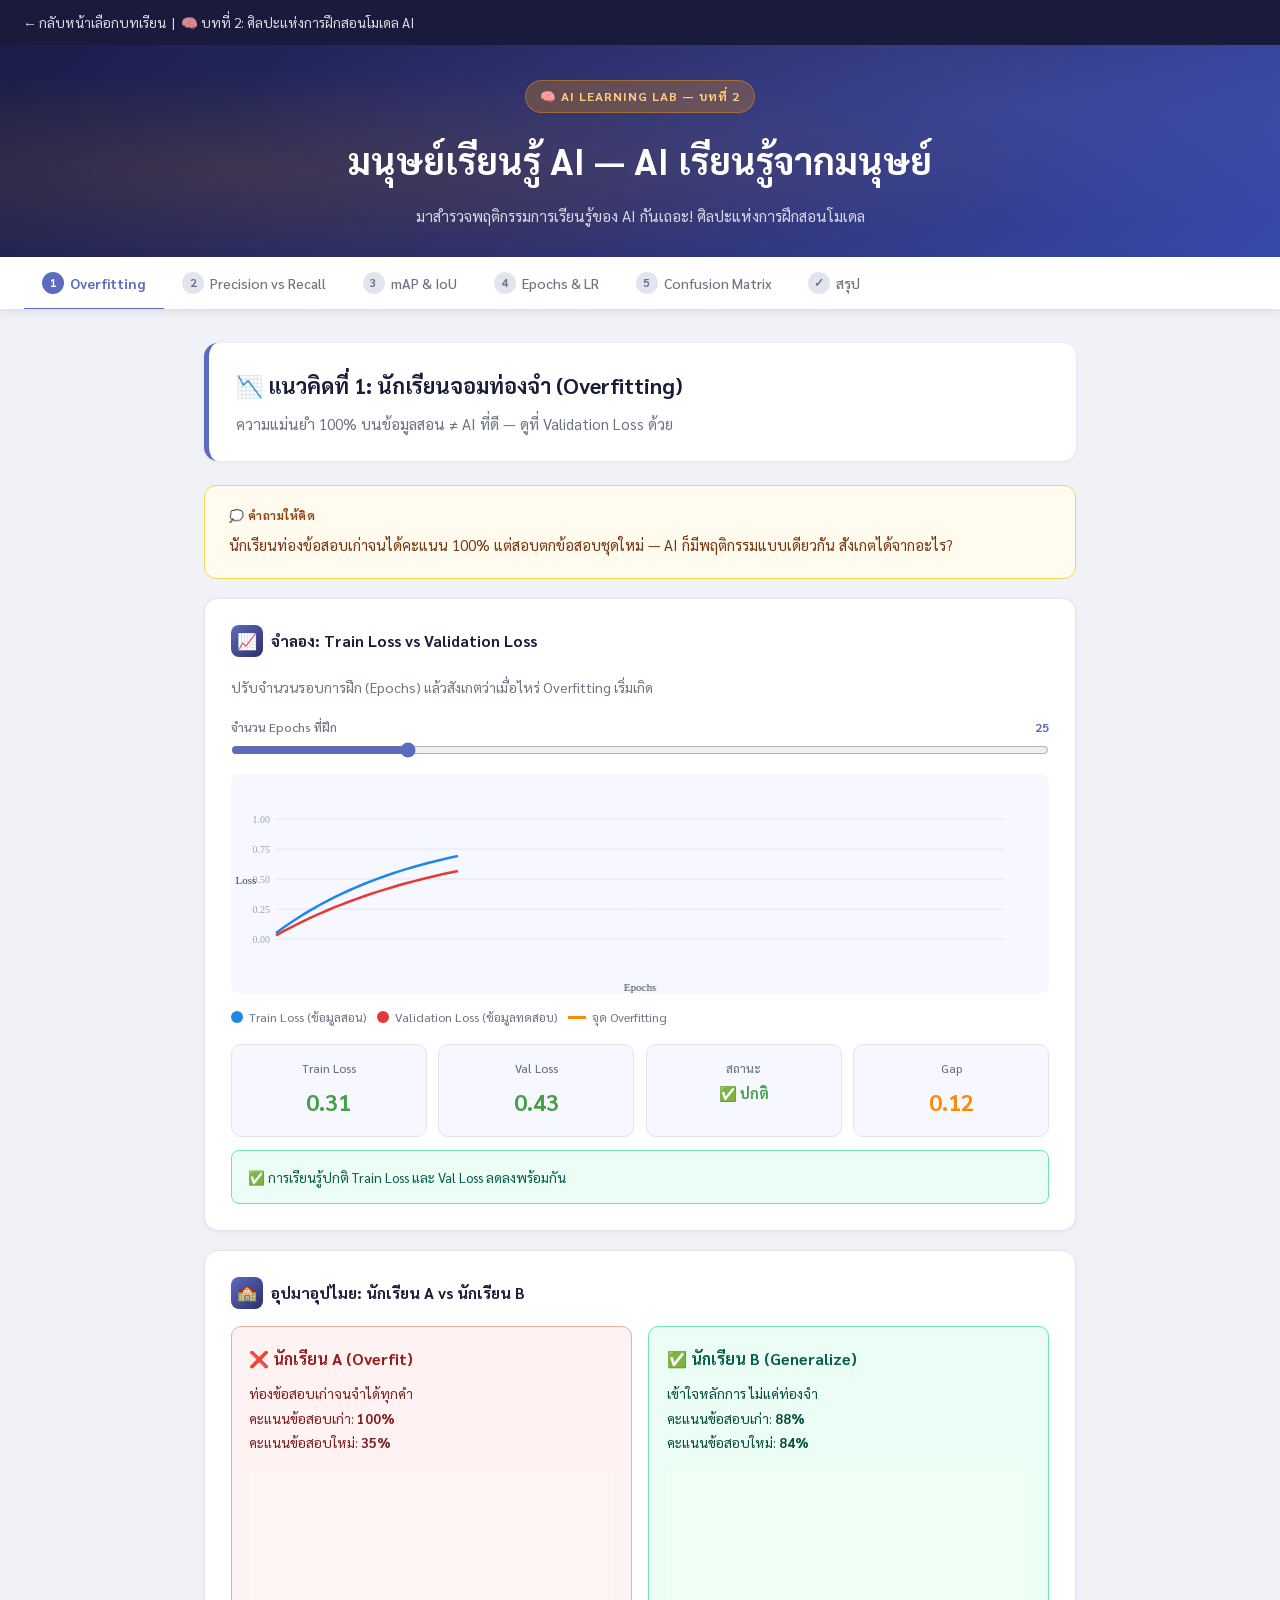
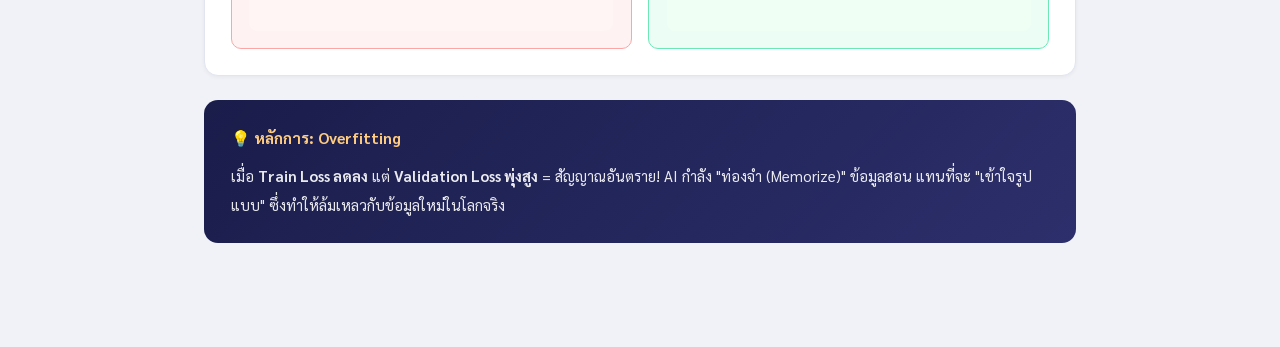
==== lesson2.html @ 09b6ba2b "Add files via upload" ====
<!DOCTYPE html>
<html lang="th">
<head>
<meta charset="UTF-8">
<meta name="viewport" content="width=device-width, initial-scale=1.0">
<title>บทที่ 2: ศิลปะแห่งการฝึกสอนโมเดล AI</title>
<link href="https://fonts.googleapis.com/css2?family=Sarabun:wght@300;400;500;600;700&family=Noto+Sans+Thai:wght@300;400;500;600;700&display=swap" rel="stylesheet">
<style>
*{box-sizing:border-box;margin:0;padding:0;}
body{font-family:'Sarabun','Noto Sans Thai',sans-serif;line-height:1.8;font-size:16px;}
.back-bar{
  background:rgba(15,15,50,0.95);color:rgba(255,255,255,0.85);
  padding:.65rem 1.5rem;display:flex;align-items:center;gap:.6rem;
  font-size:.85rem;width:100%;font-family:'Sarabun',sans-serif;
  text-decoration:none;transition:.2s;
}
.back-bar:hover{background:#000;color:#fff;}
/* ===== LESSON 2 VARS ===== */
#lesson2{
  --bg:#f0f2f8;--surface:#ffffff;--primary:#2c2f6b;--accent:#5c6bc0;
  --accent2:#e53935;--accent3:#43a047;--gold:#fb8c00;--teal:#00897b;
  --text:#1a1d3a;--text-muted:#6b7280;--border:#e2e5f0;
  --danger:#e53935;--success:#43a047;--warning:#fb8c00;--info:#1e88e5;
  background:var(--bg);color:var(--text);
}


  :root {
    --primary: #1a1a2e;
    --accent: #e94560;
    --accent2: #0f3460;
    --accent3: #533483;
    --teal: #16213e;
    --gold: #f5a623;
    --green: #27ae60;
    --bg: #f8f7f4;
    --surface: #ffffff;
    --text: #1a1a2e;
    --text-muted: #6b7280;
    --border: #e5e7eb;
    --success: #10b981;
    --danger: #ef4444;
    --warning: #f59e0b;
    --info: #3b82f6;
  }

  * { box-sizing: border-box; margin: 0; padding: 0; }

  body {
    font-family: 'Sarabun', 'Noto Sans Thai', sans-serif;
    background: var(--bg);
    color: var(--text);
    line-height: 1.8;
    font-size: 16px;
  }

  .hero {
    background: linear-gradient(135deg, #1a1a2e 0%, #16213e 50%, #0f3460 100%);
    color: white;
    padding: 3rem 2rem;
    text-align: center;
    position: relative;
    overflow: hidden;
  }

  .hero::before {
    content: '';
    position: absolute;
    top: -50%;
    left: -50%;
    width: 200%;
    height: 200%;
    background: radial-gradient(circle at 30% 50%, rgba(233,69,96,0.15) 0%, transparent 50%),
                radial-gradient(circle at 70% 50%, rgba(83,52,131,0.15) 0%, transparent 50%);
  }

  .hero-content { position: relative; z-index: 1; max-width: 800px; margin: 0 auto; }

  .hero h1 {
    font-size: clamp(1.6rem, 4vw, 2.6rem);
    font-weight: 700;
    margin-bottom: 0.75rem;
    letter-spacing: -0.5px;
  }

  .hero p {
    font-size: 1.05rem;
    opacity: 0.8;
    max-width: 600px;
    margin: 0 auto;
  }

  .badge {
    display: inline-block;
    background: rgba(233,69,96,0.25);
    color: #ff8fa3;
    border: 1px solid rgba(233,69,96,0.4);
    border-radius: 20px;
    padding: 0.3rem 1rem;
    font-size: 0.8rem;
    font-weight: 600;
    letter-spacing: 1px;
    text-transform: uppercase;
    margin-bottom: 1rem;
  }

  .nav-tabs {
    background: var(--surface);
    border-bottom: 2px solid var(--border);
    display: flex;
    overflow-x: auto;
    padding: 0 1.5rem;
    gap: 0;
    position: sticky;
    top: 0;
    z-index: 100;
    box-shadow: 0 2px 8px rgba(0,0,0,0.06);
  }

  .tab-btn {
    flex-shrink: 0;
    padding: 1rem 1.25rem;
    border: none;
    background: none;
    cursor: pointer;
    font-family: 'Sarabun', sans-serif;
    font-size: 0.9rem;
    font-weight: 500;
    color: var(--text-muted);
    border-bottom: 3px solid transparent;
    margin-bottom: -2px;
    transition: all 0.2s;
    white-space: nowrap;
    display: flex;
    align-items: center;
    gap: 6px;
  }

  .tab-btn:hover { color: var(--text); background: #f9fafb; }

  .tab-btn.active {
    color: var(--accent);
    border-bottom-color: var(--accent);
    font-weight: 600;
  }

  .tab-num {
    width: 22px;
    height: 22px;
    border-radius: 50%;
    background: var(--border);
    color: var(--text-muted);
    font-size: 0.75rem;
    display: flex;
    align-items: center;
    justify-content: center;
    font-weight: 700;
  }

  .tab-btn.active .tab-num {
    background: var(--accent);
    color: white;
  }

  .main-content { max-width: 900px; margin: 0 auto; padding: 2rem 1.5rem 4rem; }

  .section { display: none; }
  .section.active { display: block; }

  .concept-header {
    margin-bottom: 2rem;
    padding: 1.5rem 1.75rem;
    background: var(--surface);
    border-radius: 16px;
    border-left: 5px solid var(--accent);
    box-shadow: 0 1px 4px rgba(0,0,0,0.06);
  }

  .concept-header h2 {
    font-size: 1.4rem;
    font-weight: 700;
    margin-bottom: 0.5rem;
    color: var(--text);
  }

  .concept-header p { color: var(--text-muted); }

  .principle-box {
    background: linear-gradient(135deg, #1a1a2e, #16213e);
    color: white;
    border-radius: 14px;
    padding: 1.5rem 1.75rem;
    margin: 1.5rem 0;
  }

  .principle-box h3 {
    color: #f5a623;
    font-size: 1rem;
    font-weight: 700;
    margin-bottom: 0.75rem;
    display: flex;
    align-items: center;
    gap: 8px;
  }

  .principle-box p {
    opacity: 0.9;
    font-size: 0.95rem;
    line-height: 1.8;
  }

  .sim-container {
    background: var(--surface);
    border-radius: 16px;
    padding: 1.75rem;
    margin: 1.5rem 0;
    border: 1px solid var(--border);
    box-shadow: 0 1px 4px rgba(0,0,0,0.06);
  }

  .sim-title {
    font-size: 1rem;
    font-weight: 700;
    color: var(--text);
    margin-bottom: 1.25rem;
    display: flex;
    align-items: center;
    gap: 8px;
  }

  .sim-icon {
    width: 32px;
    height: 32px;
    border-radius: 8px;
    background: linear-gradient(135deg, var(--accent), var(--accent3));
    display: flex;
    align-items: center;
    justify-content: center;
    font-size: 1rem;
  }

  canvas {
    border-radius: 10px;
    display: block;
    max-width: 100%;
  }

  .controls {
    display: flex;
    flex-wrap: wrap;
    gap: 0.75rem;
    margin-top: 1.25rem;
    align-items: center;
  }

  .btn {
    padding: 0.5rem 1.25rem;
    border-radius: 8px;
    border: none;
    cursor: pointer;
    font-family: 'Sarabun', sans-serif;
    font-size: 0.9rem;
    font-weight: 600;
    transition: all 0.15s;
  }

  .btn-primary { background: var(--accent); color: white; }
  .btn-primary:hover { background: #c73652; transform: translateY(-1px); }
  .btn-secondary { background: #f3f4f6; color: var(--text); border: 1px solid var(--border); }
  .btn-secondary:hover { background: #e5e7eb; }
  .btn-success { background: var(--success); color: white; }
  .btn-success:hover { background: #059669; }

  .slider-group {
    display: flex;
    flex-direction: column;
    gap: 4px;
    min-width: 200px;
    flex: 1;
  }

  .slider-label {
    font-size: 0.8rem;
    color: var(--text-muted);
    font-weight: 500;
    display: flex;
    justify-content: space-between;
  }

  .slider-label span {
    color: var(--accent);
    font-weight: 700;
  }

  input[type=range] {
    width: 100%;
    accent-color: var(--accent);
    cursor: pointer;
  }

  .result-display {
    display: flex;
    flex-wrap: wrap;
    gap: 0.75rem;
    margin-top: 1rem;
  }

  .metric-card {
    flex: 1;
    min-width: 120px;
    background: #f9fafb;
    border-radius: 10px;
    padding: 0.85rem 1rem;
    border: 1px solid var(--border);
    text-align: center;
  }

  .metric-label { font-size: 0.75rem; color: var(--text-muted); font-weight: 500; }
  .metric-value { font-size: 1.5rem; font-weight: 700; margin-top: 2px; }

  .metric-good { color: var(--success); }
  .metric-bad { color: var(--danger); }
  .metric-warn { color: var(--warning); }

  .question-block {
    background: #fef9ec;
    border: 1px solid #fcd34d;
    border-radius: 12px;
    padding: 1.25rem 1.5rem;
    margin: 1.25rem 0;
  }

  .question-block .q-label {
    font-size: 0.75rem;
    font-weight: 700;
    color: #92400e;
    text-transform: uppercase;
    letter-spacing: 0.5px;
    margin-bottom: 0.5rem;
  }

  .question-block p { color: #78350f; font-size: 0.95rem; }

  .grid-2 { display: grid; grid-template-columns: 1fr 1fr; gap: 1rem; }
  @media (max-width: 600px) { .grid-2 { grid-template-columns: 1fr; } }

  .answer-reveal {
    display: none;
    margin-top: 0.75rem;
    padding: 0.85rem 1rem;
    background: #ecfdf5;
    border-radius: 8px;
    border: 1px solid #6ee7b7;
    color: #065f46;
    font-size: 0.9rem;
    animation: fadeIn 0.3s ease;
  }

  @keyframes fadeIn { from { opacity: 0; transform: translateY(-5px); } to { opacity: 1; transform: translateY(0); } }

  .progress-tracker {
    display: flex;
    gap: 0.5rem;
    margin-bottom: 1.5rem;
    align-items: center;
  }

  .progress-dot {
    width: 10px;
    height: 10px;
    border-radius: 50%;
    background: var(--border);
    transition: all 0.3s;
  }

  .progress-dot.done { background: var(--success); }
  .progress-dot.current { background: var(--accent); transform: scale(1.3); }

  .scenario-chip {
    display: inline-flex;
    align-items: center;
    gap: 4px;
    background: #ede9fe;
    color: #5b21b6;
    border-radius: 20px;
    padding: 0.25rem 0.8rem;
    font-size: 0.8rem;
    font-weight: 600;
    margin-bottom: 0.75rem;
  }

  select {
    font-family: 'Sarabun', sans-serif;
    padding: 0.5rem 0.75rem;
    border: 1px solid var(--border);
    border-radius: 8px;
    background: white;
    cursor: pointer;
    font-size: 0.9rem;
    color: var(--text);
  }

  .legend-item {
    display: flex;
    align-items: center;
    gap: 6px;
    font-size: 0.8rem;
    color: var(--text-muted);
  }

  .legend-dot {
    width: 12px;
    height: 12px;
    border-radius: 50%;
    flex-shrink: 0;
  }

  .legend { display: flex; flex-wrap: wrap; gap: 0.75rem; margin-top: 0.75rem; }

  .info-chips {
    display: flex;
    flex-wrap: wrap;
    gap: 0.5rem;
    margin-top: 0.75rem;
  }

  .chip {
    padding: 0.3rem 0.8rem;
    border-radius: 20px;
    font-size: 0.8rem;
    font-weight: 500;
  }

  .chip-blue { background: #dbeafe; color: #1d4ed8; }
  .chip-green { background: #dcfce7; color: #15803d; }
  .chip-red { background: #fee2e2; color: #b91c1c; }
  .chip-purple { background: #ede9fe; color: #6d28d9; }
  .chip-orange { background: #ffedd5; color: #c2410c; }

  .summary-section {
    background: linear-gradient(135deg, #1a1a2e, #533483);
    border-radius: 16px;
    padding: 2rem;
    color: white;
    margin-top: 2rem;
  }

  .summary-section h2 { font-size: 1.3rem; margin-bottom: 1.25rem; color: #fbbf24; }

  .checklist {
    list-style: none;
    display: grid;
    grid-template-columns: 1fr 1fr;
    gap: 0.75rem;
  }

  @media (max-width: 600px) { .checklist { grid-template-columns: 1fr; } }

  .checklist li {
    display: flex;
    gap: 8px;
    align-items: flex-start;
    font-size: 0.9rem;
    opacity: 0.9;
  }

  .check-icon {
    width: 20px;
    height: 20px;
    border-radius: 50%;
    background: #10b981;
    display: flex;
    align-items: center;
    justify-content: center;
    font-size: 0.75rem;
    flex-shrink: 0;
    margin-top: 2px;
  }

  .aug-grid {
    display: grid;
    grid-template-columns: repeat(auto-fit, minmax(80px, 1fr));
    gap: 0.75rem;
    margin-top: 1rem;
  }

  .aug-card {
    background: #f9fafb;
    border: 2px solid transparent;
    border-radius: 10px;
    padding: 0.75rem;
    text-align: center;
    cursor: pointer;
    transition: all 0.2s;
    font-size: 0.8rem;
    color: var(--text-muted);
  }

  .aug-card:hover { border-color: var(--accent); background: #fff5f5; color: var(--text); }
  .aug-card.selected { border-color: var(--success); background: #ecfdf5; color: var(--success); font-weight: 600; }
  .aug-card.wrong { border-color: var(--danger); background: #fef2f2; color: var(--danger); }

  .aug-emoji { font-size: 1.5rem; display: block; margin-bottom: 4px; }

  .feedback-msg {
    margin-top: 0.75rem;
    padding: 0.75rem 1rem;
    border-radius: 8px;
    font-size: 0.9rem;
    font-weight: 500;
    display: none;
  }

  .feedback-correct { background: #ecfdf5; color: #065f46; border: 1px solid #6ee7b7; }
  .feedback-wrong { background: #fef2f2; color: #991b1b; border: 1px solid #fca5a5; }

  #augFeedback1, #augFeedback2 { display: none; }


/* ===== LESSON 2 STYLES ===== */

:root {
  --bg: #f0f2f8;
  --surface: #ffffff;
  --primary: #2c2f6b;
  --accent: #5c6bc0;
  --accent2: #e53935;
  --accent3: #43a047;
  --gold: #fb8c00;
  --teal: #00897b;
  --text: #1a1d3a;
  --text-muted: #6b7280;
  --border: #e2e5f0;
  --danger: #e53935;
  --success: #43a047;
  --warning: #fb8c00;
  --info: #1e88e5;
}
* { box-sizing: border-box; margin: 0; padding: 0; }
body { font-family: 'Sarabun','Noto Sans Thai',sans-serif; background: var(--bg); color: var(--text); line-height: 1.8; font-size: 16px; }

.hero {
  background: linear-gradient(135deg, #1a1d4a 0%, #2c2f6b 45%, #3949ab 100%);
  color: white; padding: 3rem 2rem; text-align: center; position: relative; overflow: hidden;
}
.hero::before {
  content:''; position:absolute; inset:0;
  background: radial-gradient(ellipse at 20% 60%, rgba(255,152,0,0.12) 0%, transparent 55%),
              radial-gradient(ellipse at 80% 30%, rgba(92,107,192,0.2) 0%, transparent 55%);
}
.hero-inner { position:relative; z-index:1; max-width:820px; margin:0 auto; }
.hero h1 { font-size: clamp(1.5rem,4vw,2.5rem); font-weight:700; margin-bottom:.6rem; }
.hero p { font-size:1rem; opacity:.8; max-width:580px; margin:0 auto; }
.tag { display:inline-block; background:rgba(255,152,0,0.25); color:#ffcc80; border:1px solid rgba(255,152,0,0.4); border-radius:20px; padding:.25rem .9rem; font-size:.78rem; font-weight:700; letter-spacing:1px; text-transform:uppercase; margin-bottom:.9rem; }

.nav {
  background: var(--surface); border-bottom: 2px solid var(--border);
  display:flex; overflow-x:auto; padding:0 1.5rem; position:sticky; top:0; z-index:100;
  box-shadow: 0 2px 10px rgba(0,0,0,.07);
}
.tab { flex-shrink:0; padding:.9rem 1.15rem; border:none; background:none; cursor:pointer; font-family:'Sarabun',sans-serif; font-size:.87rem; font-weight:500; color:var(--text-muted); border-bottom:3px solid transparent; margin-bottom:-2px; transition:all .2s; white-space:nowrap; display:flex; align-items:center; gap:6px; }
.tab:hover { color:var(--text); background:#f7f8ff; }
.tab.on { color:var(--accent); border-bottom-color:var(--accent); font-weight:700; }
.tnum { width:22px; height:22px; border-radius:50%; background:var(--border); color:var(--text-muted); font-size:.73rem; display:flex; align-items:center; justify-content:center; font-weight:700; }
.tab.on .tnum { background:var(--accent); color:white; }

.wrap { max-width:920px; margin:0 auto; padding:2rem 1.5rem 5rem; }
.sec { display:none; }
.sec.on { display:block; }

.chead { background:var(--surface); border-radius:14px; border-left:5px solid var(--accent); padding:1.4rem 1.7rem; margin-bottom:1.5rem; box-shadow:0 1px 4px rgba(0,0,0,.05); }
.chead h2 { font-size:1.35rem; font-weight:700; margin-bottom:.4rem; }
.chead p { color:var(--text-muted); font-size:.95rem; }

.qblock { background:#fffbef; border:1px solid #fcd34d; border-radius:12px; padding:1.2rem 1.5rem; margin:1.2rem 0; }
.qlabel { font-size:.73rem; font-weight:700; color:#92400e; text-transform:uppercase; letter-spacing:.5px; margin-bottom:.4rem; }
.qblock p { color:#78350f; font-size:.93rem; }

.card { background:var(--surface); border-radius:14px; padding:1.6rem; margin:1.2rem 0; border:1px solid var(--border); box-shadow:0 1px 4px rgba(0,0,0,.05); }
.ctitle { font-size:.97rem; font-weight:700; display:flex; align-items:center; gap:8px; margin-bottom:1.1rem; }
.cicon { width:32px; height:32px; border-radius:8px; background:linear-gradient(135deg,var(--accent),var(--primary)); display:flex; align-items:center; justify-content:center; font-size:1rem; flex-shrink:0; }

.pbox { background:linear-gradient(135deg,#1a1d4a,#2c2f6b); color:white; border-radius:14px; padding:1.5rem 1.7rem; margin:1.5rem 0; }
.pbox h3 { color:#ffcc80; font-size:.97rem; font-weight:700; margin-bottom:.65rem; display:flex; align-items:center; gap:7px; }
.pbox p { opacity:.9; font-size:.93rem; line-height:1.9; }

canvas { display:block; width:100%; border-radius:10px; }

.btn { padding:.48rem 1.2rem; border-radius:8px; border:none; cursor:pointer; font-family:'Sarabun',sans-serif; font-size:.88rem; font-weight:600; transition:all .15s; }
.bp { background:var(--accent); color:white; } .bp:hover { background:#3949ab; transform:translateY(-1px); }
.bs { background:#f3f4f6; color:var(--text); border:1px solid var(--border); } .bs:hover { background:#e5e7eb; }
.bg { background:var(--success); color:white; } .bg:hover { background:#2e7d32; }
.br { background:var(--danger); color:white; } .br:hover { background:#c62828; }

.row2 { display:grid; grid-template-columns:1fr 1fr; gap:1rem; }
@media(max-width:600px){ .row2 { grid-template-columns:1fr; } }

.slab { font-size:.78rem; color:var(--text-muted); font-weight:500; display:flex; justify-content:space-between; }
.slab span { color:var(--accent); font-weight:700; }
.sg { display:flex; flex-direction:column; gap:4px; }
input[type=range] { width:100%; accent-color:var(--accent); cursor:pointer; }

.mcard { flex:1; min-width:110px; background:#f7f8ff; border-radius:10px; padding:.8rem 1rem; border:1px solid var(--border); text-align:center; }
.mlabel { font-size:.73rem; color:var(--text-muted); font-weight:500; }
.mval { font-size:1.45rem; font-weight:700; margin-top:2px; }
.mgood { color:var(--success); } .mbad { color:var(--danger); } .mwarn { color:var(--warning); }

.mcards { display:flex; flex-wrap:wrap; gap:.7rem; margin-top:1rem; }

.reveal { display:none; margin-top:.7rem; padding:.8rem 1rem; background:#ecfdf5; border-radius:8px; border:1px solid #6ee7b7; color:#065f46; font-size:.88rem; animation:fi .3s ease; }
@keyframes fi { from{opacity:0;transform:translateY(-5px)} to{opacity:1;transform:translateY(0)} }

.alertbox { margin-top:.85rem; padding:.85rem 1rem; border-radius:8px; font-size:.85rem; }
.alert-red { background:#fef2f2; border:1px solid #fca5a5; color:#991b1b; }
.alert-grn { background:#ecfdf5; border:1px solid #6ee7b7; color:#065f46; }
.alert-ylw { background:#fffbef; border:1px solid #fcd34d; color:#92400e; }
.alert-blu { background:#eff6ff; border:1px solid #bfdbfe; color:#1e40af; }

.choice-grid { display:grid; grid-template-columns:1fr 1fr; gap:.75rem; margin:1rem 0; }
.choice-btn {
  padding:1rem; border-radius:12px; border:2px solid var(--border); background:var(--surface);
  cursor:pointer; font-family:'Sarabun',sans-serif; font-size:.88rem; font-weight:500;
  color:var(--text); transition:all .2s; text-align:center; line-height:1.5;
}
.choice-btn:hover { border-color:var(--accent); background:#f0f2ff; }
.choice-btn.correct { border-color:var(--success); background:#ecfdf5; color:#065f46; font-weight:700; }
.choice-btn.wrong { border-color:var(--danger); background:#fef2f2; color:#991b1b; }

.legend { display:flex; flex-wrap:wrap; gap:.7rem; margin-top:.75rem; }
.ldot { width:12px; height:12px; border-radius:50%; flex-shrink:0; }
.litem { display:flex; align-items:center; gap:6px; font-size:.78rem; color:var(--text-muted); }

.cm-grid { display:grid; grid-template-columns:repeat(4,1fr); gap:3px; margin:1rem 0; }
.cm-cell { border-radius:6px; padding:.6rem .4rem; text-align:center; font-size:.8rem; font-weight:600; cursor:pointer; transition:all .2s; }
.cm-cell:hover { transform:scale(1.05); }
.cm-hdr { background:#f7f8ff; color:var(--text-muted); font-size:.72rem; font-weight:700; padding:.5rem .4rem; text-align:center; }
.cm-tp { background:#d1fae5; color:#065f46; }
.cm-tn { background:#dbeafe; color:#1e40af; }
.cm-fp { background:#fee2e2; color:#991b1b; }
.cm-fn { background:#fef3c7; color:#92400e; }
.cm-zero { background:#f9fafb; color:var(--text-muted); }

.airport-sim { display:grid; grid-template-columns:repeat(5,1fr); gap:8px; margin:1rem 0; }
.person-card {
  border-radius:10px; padding:.6rem; text-align:center; border:2px solid transparent;
  font-size:.8rem; cursor:default; transition:all .3s;
}
.innocent { background:#e8f5e9; border-color:#a5d6a7; }
.criminal { background:#ffebee; border-color:#ef9a9a; }
.scanned { border-width:3px; transform:scale(1.05); }
.scan-correct { border-color:#43a047; box-shadow:0 0 8px rgba(67,160,71,.4); }
.scan-wrong { border-color:#e53935; box-shadow:0 0 8px rgba(229,57,53,.4); }
.scan-missed { border-color:#fb8c00; background:#fff3e0; }

.iou-demo { position:relative; width:100%; height:180px; background:#f7f8ff; border-radius:10px; overflow:hidden; border:1px solid var(--border); }
.box-gt { position:absolute; border:3px solid #43a047; border-radius:4px; display:flex; align-items:center; justify-content:center; font-size:.7rem; font-weight:700; color:#43a047; background:rgba(67,160,71,.08); }
.box-pred { position:absolute; border:3px dashed #e53935; border-radius:4px; display:flex; align-items:center; justify-content:center; font-size:.7rem; font-weight:700; color:#e53935; background:rgba(229,57,53,.08); }
.box-overlap { position:absolute; background:rgba(92,107,192,.25); border-radius:2px; }

.early-stop-line { stroke:#fb8c00; stroke-width:2; stroke-dasharray:6,3; }

.progress-bar { height:10px; border-radius:5px; background:var(--border); overflow:hidden; margin-top:4px; }
.progress-fill { height:100%; border-radius:5px; transition:width .5s; }

.bkup { margin-top:.5rem; }



</style>
</head>
<body>
<a class="back-bar" href="index.html">← กลับหน้าเลือกบทเรียน &nbsp;|&nbsp; 🧠 บทที่ 2: ศิลปะแห่งการฝึกสอนโมเดล AI</a>

<div style="background:linear-gradient(135deg,#1a1d4a 0%,#2c2f6b 45%,#3949ab 100%);color:white;padding:2.2rem 2rem 1.75rem;text-align:center;position:relative;overflow:hidden;">
  <div style="position:absolute;inset:0;background:radial-gradient(ellipse at 20% 60%,rgba(255,152,0,.12) 0%,transparent 55%),radial-gradient(ellipse at 80% 30%,rgba(92,107,192,.2) 0%,transparent 55%);"></div>
  <div style="position:relative;z-index:1;">
    <div style="display:inline-flex;align-items:center;gap:8px;background:rgba(255,152,0,0.25);color:#ffcc80;border:1px solid rgba(255,152,0,0.4);border-radius:20px;padding:.25rem .9rem;font-size:.78rem;font-weight:700;letter-spacing:1px;text-transform:uppercase;margin-bottom:.9rem;">🧠 AI Learning Lab — บทที่ 2</div>
    <h1 style="font-size:clamp(1.4rem,3.5vw,2.3rem);font-weight:700;margin-bottom:.5rem;">มนุษย์เรียนรู้ AI — AI เรียนรู้จากมนุษย์</h1>
    <p style="font-size:.97rem;opacity:.8;max-width:560px;margin:0 auto;">มาสำรวจพฤติกรรมการเรียนรู้ของ AI กันเถอะ! ศิลปะแห่งการฝึกสอนโมเดล</p>
  </div>
</div>

<div class="nav">
  <button class="tab on" onclick="goL2(0)"><span class="tnum">1</span>Overfitting</button>
  <button class="tab" onclick="goL2(1)"><span class="tnum">2</span>Precision vs Recall</button>
  <button class="tab" onclick="goL2(2)"><span class="tnum">3</span>mAP & IoU</button>
  <button class="tab" onclick="goL2(3)"><span class="tnum">4</span>Epochs & LR</button>
  <button class="tab" onclick="goL2(4)"><span class="tnum">5</span>Confusion Matrix</button>
  <button class="tab" onclick="goL2(5)"><span class="tnum">✓</span>สรุป</button>
</div>


  

<div class="wrap">

  

<!-- ===== S1 OVERFITTING ===== -->
<div class="sec on" id="L2_s0">
  <div class="chead">
    <h2>📉 แนวคิดที่ 1: นักเรียนจอมท่องจำ (Overfitting)</h2>
    <p>ความแม่นยำ 100% บนข้อมูลสอน ≠ AI ที่ดี — ดูที่ Validation Loss ด้วย</p>
  </div>

  <div class="qblock">
    <div class="qlabel">💭 คำถามให้คิด</div>
    <p>นักเรียนท่องข้อสอบเก่าจนได้คะแนน 100% แต่สอบตกข้อสอบชุดใหม่ — AI ก็มีพฤติกรรมแบบเดียวกัน สังเกตได้จากอะไร?</p>
  </div>

  <div class="card">
    <div class="ctitle"><div class="cicon">📈</div>จำลอง: Train Loss vs Validation Loss</div>
    <p style="font-size:.87rem;color:var(--text-muted);margin-bottom:1rem;">ปรับจำนวนรอบการฝึก (Epochs) แล้วสังเกตว่าเมื่อไหร่ Overfitting เริ่มเกิด</p>
    <div class="sg" style="margin-bottom:1rem;">
      <div class="slab">จำนวน Epochs ที่ฝึก <span id="L2_epochVal">25</span></div>
      <input type="range" id="L2_epochSlider" min="5" max="100" value="25" oninput="updateOverfit()">
    </div>
    <canvas id="L2_overfitCanvas" height="220" style="background:#f7f8ff;"></canvas>
    <div class="legend" style="margin-top:.75rem;">
      <div class="litem"><div class="ldot" style="background:#1e88e5;"></div>Train Loss (ข้อมูลสอน)</div>
      <div class="litem"><div class="ldot" style="background:#e53935;"></div>Validation Loss (ข้อมูลทดสอบ)</div>
      <div class="litem"><div class="ldot" style="background:#fb8c00;border-radius:0;width:18px;height:3px;"></div>จุด Overfitting</div>
    </div>
    <div class="mcards">
      <div class="mcard"><div class="mlabel">Train Loss</div><div class="mval mgood" id="L2_trainLoss">0.42</div></div>
      <div class="mcard"><div class="mlabel">Val Loss</div><div class="mval" id="L2_valLoss" style="color:var(--success);">0.48</div></div>
      <div class="mcard"><div class="mlabel">สถานะ</div><div class="mval" id="L2_overfitStatus" style="font-size:.9rem;color:var(--success);">✅ ปกติ</div></div>
      <div class="mcard"><div class="mlabel">Gap</div><div class="mval" id="L2_gapVal" style="color:var(--success);">0.06</div></div>
    </div>
    <div id="L2_overfitAlert" class="alertbox alert-grn" style="margin-top:.85rem;">✅ ยังอยู่ในสภาวะปกติ Train Loss และ Val Loss ลดลงพร้อมกัน</div>
  </div>

  <div class="card">
    <div class="ctitle"><div class="cicon">🏫</div>อุปมาอุปไมย: นักเรียน A vs นักเรียน B</div>
    <div class="row2">
      <div style="background:#fef2f2;border-radius:10px;padding:1.1rem;border:1px solid #fca5a5;">
        <div style="font-weight:700;color:#991b1b;margin-bottom:.5rem;">❌ นักเรียน A (Overfit)</div>
        <p style="font-size:.85rem;color:#7f1d1d;">ท่องข้อสอบเก่าจนจำได้ทุกคำ<br>คะแนนข้อสอบเก่า: <strong>100%</strong><br>คะแนนข้อสอบใหม่: <strong>35%</strong></p>
        <canvas id="L2_studentA" width="200" height="90" style="margin-top:.75rem;border-radius:8px;background:#fff5f5;"></canvas>
      </div>
      <div style="background:#ecfdf5;border-radius:10px;padding:1.1rem;border:1px solid #6ee7b7;">
        <div style="font-weight:700;color:#065f46;margin-bottom:.5rem;">✅ นักเรียน B (Generalize)</div>
        <p style="font-size:.85rem;color:#064e3b;">เข้าใจหลักการ ไม่แค่ท่องจำ<br>คะแนนข้อสอบเก่า: <strong>88%</strong><br>คะแนนข้อสอบใหม่: <strong>84%</strong></p>
        <canvas id="L2_studentB" width="200" height="90" style="margin-top:.75rem;border-radius:8px;background:#f0fff4;"></canvas>
      </div>
    </div>
  </div>

  <div class="pbox">
    <h3>💡 หลักการ: Overfitting</h3>
    <p>เมื่อ <strong>Train Loss ลดลง</strong> แต่ <strong>Validation Loss พุ่งสูง</strong> = สัญญาณอันตราย! AI กำลัง "ท่องจำ (Memorize)" ข้อมูลสอน แทนที่จะ "เข้าใจรูปแบบ" ซึ่งทำให้ล้มเหลวกับข้อมูลใหม่ในโลกจริง</p>
  </div>
</div>

<!-- ===== S2 PRECISION vs RECALL ===== -->
<div class="sec" id="L2_s1">
  <div class="chead">
    <h2>🎯 แนวคิดที่ 2: ความแม่นยำ vs ความครอบคลุม (Precision vs Recall)</h2>
    <p>ได้อย่างเสียอย่าง (Trade-off) — เลือกให้เหมาะกับงาน</p>
  </div>

  <div class="qblock">
    <div class="qlabel">💭 คำถามให้คิด</div>
    <p>พนักงานรักษาความปลอดภัยสองแบบ: <strong>สายเหวี่ยงแห</strong> (จับได้ครบแต่โดนตรวจผิดตัว) vs <strong>สายซุ่มยิง</strong> (แม่นแต่คนร้ายบางคนรอด) — งาน AI ต่างๆ ต้องการแบบไหน?</p>
  </div>

  <div class="card">
    <div class="ctitle"><div class="cicon">✈️</div>จำลองสนามบิน: ปรับ Threshold แล้วดูผล</div>
    <div class="sg" style="margin-bottom:1rem;">
      <div class="slab">ระดับ Threshold (ความเข้มงวดในการตรวจ) <span id="L2_threshVal">50</span>%</div>
      <input type="range" id="L2_threshSlider" min="10" max="95" value="50" step="5" oninput="updateAirport()">
      <div style="display:flex;justify-content:space-between;font-size:.73rem;color:var(--text-muted);">
        <span>← ต่ำ (เหวี่ยงแหมากขึ้น)</span>
        <span>(ซุ่มยิงมากขึ้น) สูง →</span>
      </div>
    </div>

    <div id="L2_airportGrid" class="airport-sim"></div>

    <div class="mcards" style="margin-top:1rem;">
      <div class="mcard"><div class="mlabel">Precision</div><div class="mval" id="L2_precVal" style="color:var(--info);">67%</div><div style="font-size:.7rem;color:var(--text-muted);">ตรวจแล้วถูก</div></div>
      <div class="mcard"><div class="mlabel">Recall</div><div class="mval" id="L2_recVal" style="color:var(--success);">100%</div><div style="font-size:.7rem;color:var(--text-muted);">หาเจอครบ</div></div>
      <div class="mcard"><div class="mlabel">F1 Score</div><div class="mval" id="L2_f1Val" style="color:var(--accent);">80%</div></div>
      <div class="mcard"><div class="mlabel">คนบริสุทธิ์โดนตรวจ</div><div class="mval mbad" id="L2_fpVal">3 คน</div></div>
      <div class="mcard"><div class="mlabel">คนร้ายที่รอด</div><div class="mval mbad" id="L2_fnVal">0 คน</div></div>
    </div>
    <div id="L2_airportAlert" class="alertbox alert-blu">⚖️ ปรับ Threshold เพื่อเปลี่ยนสมดุล Precision-Recall</div>
  </div>

  <div class="card">
    <div class="ctitle"><div class="cicon">🩺</div>แบบทดสอบ: เลือก Metric ที่เหมาะสม</div>

    <div style="margin-bottom:1.25rem;padding:1rem;background:#f0f4ff;border-radius:10px;border:1px solid #c7d2fe;">
      <div style="font-weight:700;color:#3730a3;margin-bottom:.6rem;">📋 สถานการณ์ที่ 1: AI คัดกรองมะเร็งจากภาพถ่าย</div>
      <p style="font-size:.85rem;color:#4338ca;margin-bottom:.85rem;">การพลาดผู้ป่วยมะเร็ง (False Negative) ส่งผลอันตรายร้ายแรง ควรเน้น Metric ใด?</p>
      <div class="choice-grid">
        <button class="choice-btn" onclick="checkChoice(1,'precision',this)">📍 Precision<br><small>เน้นความแม่นยำ</small></button>
        <button class="choice-btn" onclick="checkChoice(1,'recall',this)">🔍 Recall<br><small>เน้นความครอบคลุม</small></button>
      </div>
      <div class="reveal" id="L2_r1c">✅ ถูกต้อง! ในการคัดกรองโรคร้าย เราต้องการ <strong>Recall สูง</strong> — ยอมให้เตือนผิดบ้างได้ ดีกว่าพลาดผู้ป่วยจริง</div>
      <div class="reveal" id="L2_r1w">❌ ลองคิดใหม่ — ถ้าเน้น Precision สูง อาจ "พลาด" ผู้ป่วยที่ควรตรวจพบ ซึ่งอันตรายกว่าการแจ้งเตือนเกิน</div>
    </div>

    <div style="padding:1rem;background:#fff8f0;border-radius:10px;border:1px solid #fed7aa;">
      <div style="font-weight:700;color:#c2410c;margin-bottom:.6rem;">📋 สถานการณ์ที่ 2: AI สแกนใบหน้าปลดล็อคโทรศัพท์</div>
      <p style="font-size:.85rem;color:#9a3412;margin-bottom:.85rem;">การปลดล็อคให้คนอื่นโดยผิดพลาด (False Positive) ส่งผลเสียต่อความเป็นส่วนตัว ควรเน้น Metric ใด?</p>
      <div class="choice-grid">
        <button class="choice-btn" onclick="checkChoice(2,'precision',this)">📍 Precision<br><small>เน้นความแม่นยำ</small></button>
        <button class="choice-btn" onclick="checkChoice(2,'recall',this)">🔍 Recall<br><small>เน้นความครอบคลุม</small></button>
      </div>
      <div class="reveal" id="L2_r2c">✅ ถูกต้อง! ในระบบรักษาความปลอดภัย เราต้องการ <strong>Precision สูง</strong> — ถ้าปลดล็อค ต้องมั่นใจว่าเป็นเจ้าของจริงๆ ยอมให้ผู้ใช้ scan ซ้ำได้ดีกว่าปล่อยคนอื่นเข้า</div>
      <div class="reveal" id="L2_r2w">❌ ลองคิดใหม่ — Recall สูงในระบบนี้หมายความว่า "ปลดล็อคให้ได้ทุกคนที่คล้ายเจ้าของ" ซึ่งอันตรายมาก</div>
    </div>
  </div>

  <div class="card">
    <div class="ctitle"><div class="cicon">📊</div>กราฟ Precision-Recall Curve</div>
    <canvas id="L2_prCanvas" height="200" style="background:#f7f8ff;"></canvas>
    <div style="font-size:.8rem;color:var(--text-muted);margin-top:.5rem;text-align:center;">จุดสีส้มคือ Threshold ปัจจุบัน — ลองปรับ Slider ด้านบนเพื่อเลื่อนตำแหน่ง</div>
  </div>

  <div class="pbox">
    <h3>💡 หลักการ: Precision vs Recall Trade-off</h3>
    <p><strong>Precision</strong> = ทายออกมาแล้วถูกกี่ % | <strong>Recall</strong> = หาเจอของจริงกี่ % | <strong>F1 Score</strong> = ค่าเฉลี่ยกลมกลืน — เลือก Metric ให้ตรงกับ "ต้นทุน" ของความผิดพลาดในงานนั้น</p>
  </div>
</div>

<!-- ===== S3 mAP & IoU ===== -->
<div class="sec" id="L2_s2">
  <div class="chead">
    <h2>📦 แนวคิดที่ 3: วัดฝีมือตีกรอบ (mAP & IoU)</h2>
    <p>รู้จักประเภทวัตถุยังไม่พอ — ต้องตีกรอบให้ตรงด้วย</p>
  </div>

  <div class="qblock">
    <div class="qlabel">💭 คำถามให้คิด</div>
    <p>ผู้เข้าแข่งขันยิงธนูบอกถูกว่าเป้าคือสัตว์ชนิดใด แต่ยิงเฉียดขอบทุกดอก — ในการตรวจจับวัตถุ แค่รู้ว่า "มีหมา" เพียงพอหรือไม่? ต้องการมาตรวัดอะไรเพิ่มเติม?</p>
  </div>

  <div class="card">
    <div class="ctitle"><div class="cicon">🎯</div>IoU: วัดความแม่นยำของ Bounding Box</div>
    <p style="font-size:.87rem;color:var(--text-muted);margin-bottom:1rem;">ลาก Slider เพื่อปรับตำแหน่ง Bounding Box ของ AI แล้วดูค่า IoU เปลี่ยนแปลง</p>

    <div class="sg" style="margin-bottom:.5rem;">
      <div class="slab">เลื่อน Predicted Box (แกน X) <span id="L2_iouXVal">0</span>px</div>
      <input type="range" id="L2_iouX" min="-60" max="60" value="0" oninput="updateIoU()">
    </div>
    <div class="sg" style="margin-bottom:1rem;">
      <div class="slab">เลื่อน Predicted Box (แกน Y) <span id="L2_iouYVal">0</span>px</div>
      <input type="range" id="L2_iouY" min="-50" max="50" value="0" oninput="updateIoU()">
    </div>

    <div class="iou-demo" id="L2_iouDemo">
      <div class="box-gt" id="L2_gtBox" style="left:25%;top:15%;width:50%;height:65%;">Ground Truth</div>
      <div class="box-pred" id="L2_predBox" style="left:25%;top:15%;width:50%;height:65%;">Predicted</div>
      <div class="box-overlap" id="L2_overlapBox" style="left:25%;top:15%;width:50%;height:65%;"></div>
    </div>

    <div class="mcards" style="margin-top:1rem;">
      <div class="mcard"><div class="mlabel">IoU</div><div class="mval" id="L2_iouVal" style="color:var(--success);">1.00</div></div>
      <div class="mcard"><div class="mlabel">ผลการตรวจจับ</div><div class="mval" id="L2_iouResult" style="font-size:.9rem;color:var(--success);">✅ TP (IoU≥0.5)</div></div>
      <div class="mcard"><div class="mlabel">ระดับคุณภาพ</div><div class="mval" id="L2_iouGrade" style="font-size:.88rem;color:var(--success);">🥇 ดีมาก</div></div>
    </div>
    <div id="L2_iouAlert" class="alertbox alert-grn">✅ Box ซ้อนกันสมบูรณ์ — IoU = 1.0 ดีที่สุด!</div>
  </div>

  <div class="card">
    <div class="ctitle"><div class="cicon">🏆</div>mAP: ค่าเฉลี่ยความแม่นยำรวมทุก Class</div>
    <canvas id="L2_mapCanvas" height="200" style="background:#f7f8ff;"></canvas>
    <div class="legend" style="margin-top:.75rem;">
      <div class="litem"><div class="ldot" style="background:#1e88e5;"></div>แมว (Cat)</div>
      <div class="litem"><div class="ldot" style="background:#43a047;"></div>สุนัข (Dog)</div>
      <div class="litem"><div class="ldot" style="background:#e53935;"></div>รถยนต์ (Car)</div>
      <div class="litem"><div class="ldot" style="background:#fb8c00;"></div>คน (Person)</div>
    </div>
    <div class="mcards" style="margin-top:.75rem;">
      <div class="mcard"><div class="mlabel">AP — แมว</div><div class="mval" style="color:#1e88e5;">82%</div></div>
      <div class="mcard"><div class="mlabel">AP — สุนัข</div><div class="mval" style="color:#43a047;">74%</div></div>
      <div class="mcard"><div class="mlabel">AP — รถ</div><div class="mval" style="color:#e53935;">91%</div></div>
      <div class="mcard"><div class="mlabel">AP — คน</div><div class="mval" style="color:#fb8c00;">68%</div></div>
      <div class="mcard"><div class="mlabel">mAP (เฉลี่ย)</div><div class="mval" style="color:var(--accent);">79%</div></div>
    </div>
  </div>

  <div class="pbox">
    <h3>💡 หลักการ: mAP (Mean Average Precision)</h3>
    <p>mAP วัด 2 สิ่งพร้อมกัน: (1) <strong>ทายประเภทถูกไหม?</strong> และ (2) <strong>ตีกรอบตรงแค่ไหน?</strong> (วัดด้วย IoU) โมเดลที่ดีต้องทำได้ทั้งสองอย่าง — รู้ว่าคืออะไร และระบุตำแหน่งได้แม่นยำ</p>
  </div>
</div>

<!-- ===== S4 EPOCHS & LR ===== -->
<div class="sec" id="L2_s3">
  <div class="chead">
    <h2>🎛️ แนวคิดที่ 4: ความพอดีในการเคี่ยวกรำ (Epochs & Learning Rate)</h2>
    <p>ฝึกมากไปก็ไหม้ — ฝึกน้อยไปก็ดิบ — ต้องพอดีและรู้จักหยุด</p>
  </div>

  <div class="qblock">
    <div class="qlabel">💭 คำถามให้คิด</div>
    <p>เค้กฟูสุกพอดีตั้งแต่ 50 นาที แต่สูตรบอกให้อบ 100 นาที — ถ้าอบต่อ เค้กจะเป็นอย่างไร? และถ้าค่อยๆ ลดอุณหภูมิลง (Learning Rate) จะช่วยได้อย่างไร?</p>
  </div>

  <div class="card">
    <div class="ctitle"><div class="cicon">🍰</div>จำลอง: การฝึก AI กับ Early Stopping</div>
    <div class="row2" style="margin-bottom:1rem;gap:.75rem;">
      <div class="sg">
        <div class="slab">จำนวน Epochs <span id="L2_epVal2">60</span></div>
        <input type="range" id="L2_epSlider2" min="10" max="150" value="60" oninput="updateEarlyStop()">
      </div>
      <div class="sg">
        <div class="slab">Learning Rate <span id="L2_lrVal">0.01</span></div>
        <input type="range" id="L2_lrSlider" min="1" max="10" value="5" oninput="updateEarlyStop()">
      </div>
    </div>
    <div style="margin-bottom:.5rem;">
      <label style="display:flex;align-items:center;gap:8px;cursor:pointer;font-size:.87rem;font-weight:500;">
        <input type="checkbox" id="L2_earlyStopToggle" onchange="updateEarlyStop()" style="accent-color:var(--accent);">
        เปิดใช้ Early Stopping
      </label>
    </div>
    <canvas id="L2_esCanvas" height="230" style="background:#f7f8ff;"></canvas>
    <div class="legend">
      <div class="litem"><div class="ldot" style="background:#1e88e5;"></div>Train Accuracy</div>
      <div class="litem"><div class="ldot" style="background:#e53935;"></div>Validation Accuracy</div>
      <div class="litem" id="L2_esLegend" style="display:none;"><div style="width:18px;height:3px;background:#fb8c00;border-radius:2px;flex-shrink:0;"></div>จุด Early Stop</div>
    </div>
    <div class="mcards" style="margin-top:.75rem;">
      <div class="mcard"><div class="mlabel">Best Val Acc</div><div class="mval mgood" id="L2_bestAcc">-</div></div>
      <div class="mcard"><div class="mlabel">Epoch ที่ดีที่สุด</div><div class="mval" id="L2_bestEp" style="color:var(--accent);">-</div></div>
      <div class="mcard"><div class="mlabel">Epoch ที่ฝึก</div><div class="mval" id="L2_actualEp" style="color:var(--text-muted);">-</div></div>
      <div class="mcard"><div class="mlabel">ประหยัดเวลา</div><div class="mval" id="L2_timeSave" style="color:var(--success);">-</div></div>
    </div>
    <div id="L2_esAlert" class="alertbox alert-blu">⬆️ ปรับ Epochs และ Learning Rate แล้วดูผล</div>
  </div>

  <div class="card">
    <div class="ctitle"><div class="cicon">🌡️</div>Learning Rate: ก้าวใหญ่ vs ก้าวเล็ก</div>
    <canvas id="L2_lrCanvas" height="160" style="background:#f7f8ff;"></canvas>
    <div style="display:grid;grid-template-columns:1fr 1fr 1fr;gap:.75rem;margin-top:.75rem;">
      <div style="background:#fee2e2;border-radius:8px;padding:.75rem;text-align:center;border:1px solid #fca5a5;">
        <div style="font-size:1.2rem;">🐎</div>
        <div style="font-size:.8rem;font-weight:700;color:#991b1b;">LR สูงเกิน</div>
        <div style="font-size:.75rem;color:#7f1d1d;">กระโดดข้ามคำตอบที่ดี</div>
      </div>
      <div style="background:#ecfdf5;border-radius:8px;padding:.75rem;text-align:center;border:1px solid #6ee7b7;">
        <div style="font-size:1.2rem;">🚶</div>
        <div style="font-size:.8rem;font-weight:700;color:#065f46;">LR พอดี</div>
        <div style="font-size:.75rem;color:#064e3b;">เดินหาจุดที่ดีที่สุดสำเร็จ</div>
      </div>
      <div style="background:#fffbef;border-radius:8px;padding:.75rem;text-align:center;border:1px solid #fcd34d;">
        <div style="font-size:1.2rem;">🐢</div>
        <div style="font-size:.8rem;font-weight:700;color:#92400e;">LR ต่ำเกิน</div>
        <div style="font-size:.75rem;color:#78350f;">ใช้เวลาช้ามาก</div>
      </div>
    </div>
  </div>

  <div class="pbox">
    <h3>💡 หลักการ: Early Stopping & Learning Rate</h3>
    <p><strong>Early Stopping</strong> = หยุดทันทีเมื่อ Val Loss ไม่พัฒนา ป้องกัน Overfitting และประหยัดเวลา | <strong>Learning Rate</strong> = ขนาดก้าว ถ้า Loss "นิ่ง" ให้ลด LR ลง เพื่อค้นหาจุดที่ดีกว่าด้วยก้าวที่ละเอียดขึ้น</p>
  </div>
</div>

<!-- ===== S5 CONFUSION MATRIX ===== -->
<div class="sec" id="L2_s4">
  <div class="chead">
    <h2>🗂️ แนวคิดที่ 5: ตารางความสับสน (Confusion Matrix)</h2>
    <p>คะแนน 80% บอกว่าดี — แต่ Confusion Matrix บอกว่า AI สับสนอะไรกับอะไร</p>
  </div>

  <div class="qblock">
    <div class="qlabel">💭 คำถามให้คิด</div>
    <p>เด็กชายเอกสอบได้ 80/100 ดูดี — แต่พอดูรายละเอียดพบว่าสับสนระหว่าง "b" กับ "d" ทั้งหมด การรู้จุดสับสนนี้มีประโยชน์อย่างไรในการสอน AI?</p>
  </div>

  <div class="card">
    <div class="ctitle"><div class="cicon">📋</div>จำลอง Confusion Matrix: AI แยกแยะสุนัข</div>
    <p style="font-size:.87rem;color:var(--text-muted);margin-bottom:1rem;">คลิกที่ช่องในตารางเพื่อดูความหมายและแนวทางแก้ไข</p>

    <div style="overflow-x:auto;">
      <div style="min-width:340px;">
        <div style="font-size:.78rem;color:var(--text-muted);font-weight:700;text-align:center;margin-bottom:.3rem;">AI ทาย →</div>
        <div class="cm-grid" id="L2_cmGrid"></div>
      </div>
    </div>

    <div id="L2_cmInfo" class="alertbox alert-blu" style="margin-top:.85rem;">👆 คลิกที่ช่องใดก็ได้เพื่อดูความหมาย</div>
  </div>

  <div class="card">
    <div class="ctitle"><div class="cicon">🔍</div>วิเคราะห์: AI สับสนอะไรมากที่สุด?</div>
    <canvas id="L2_confCanvas" height="200" style="background:#f7f8ff;"></canvas>
    <div style="margin-top:.75rem;" id="L2_confAnalysis">
      <div class="alertbox alert-ylw">⚠️ AI สับสนระหว่าง <strong>Husky vs Malamute</strong> มากที่สุด (28 ครั้ง) เพราะทั้งสองพันธุ์มีลักษณะคล้ายกันมาก</div>
      <div style="margin-top:.6rem;padding:.85rem;background:#f0f4ff;border-radius:8px;border:1px solid #c7d2fe;">
        <div style="font-weight:700;color:#3730a3;font-size:.88rem;margin-bottom:.4rem;">💡 แนวทางแก้ไข Dataset</div>
        <ul style="font-size:.83rem;color:#4338ca;padding-left:1.2rem;line-height:1.8;">
          <li>เพิ่มภาพที่เห็น <strong>ทรงหู</strong> ชัดเจน (Husky: ตั้งตรง ปลายแหลม / Malamute: ตั้งตรง กว้างกว่า)</li>
          <li>เพิ่มภาพที่เห็น <strong>ลักษณะหาง</strong> ชัด (Husky: หางม้วนหรือตก / Malamute: หางม้วนชัด)</li>
          <li>เพิ่มภาพแสดง <strong>ขนาดตัว</strong> (Malamute ใหญ่กว่า Husky อย่างเห็นได้ชัด)</li>
        </ul>
      </div>
    </div>
  </div>

  <div class="card">
    <div class="ctitle"><div class="cicon">🧮</div>ความหมายของ TP / TN / FP / FN</div>
    <div style="display:grid;grid-template-columns:1fr 1fr;gap:.75rem;">
      <div style="background:#d1fae5;border-radius:10px;padding:1rem;border:1px solid #6ee7b7;">
        <div style="font-weight:700;color:#065f46;margin-bottom:.3rem;">✅ True Positive (TP)</div>
        <p style="font-size:.83rem;color:#064e3b;">AI ทายว่า "มะเร็ง" → เป็นมะเร็งจริง<br><em>จับคนร้ายได้ถูกคน</em></p>
      </div>
      <div style="background:#dbeafe;border-radius:10px;padding:1rem;border:1px solid #bfdbfe;">
        <div style="font-weight:700;color:#1e40af;margin-bottom:.3rem;">✅ True Negative (TN)</div>
        <p style="font-size:.83rem;color:#1e3a8a;">AI ทายว่า "ปกติ" → ปกติจริง<br><em>ปล่อยผู้บริสุทธิ์ถูกคน</em></p>
      </div>
      <div style="background:#fee2e2;border-radius:10px;padding:1rem;border:1px solid #fca5a5;">
        <div style="font-weight:700;color:#991b1b;margin-bottom:.3rem;">❌ False Positive (FP)</div>
        <p style="font-size:.83rem;color:#7f1d1d;">AI ทายว่า "มะเร็ง" → แต่ปกติจริง<br><em>ค้นกระเป๋าคนบริสุทธิ์</em></p>
      </div>
      <div style="background:#fef3c7;border-radius:10px;padding:1rem;border:1px solid #fcd34d;">
        <div style="font-weight:700;color:#92400e;margin-bottom:.3rem;">❌ False Negative (FN)</div>
        <p style="font-size:.83rem;color:#78350f;">AI ทายว่า "ปกติ" → แต่มะเร็งจริง<br><em>คนร้ายรอดสายตา — อันตรายที่สุด!</em></p>
      </div>
    </div>
  </div>

  <div class="pbox">
    <h3>💡 หลักการ: Confusion Matrix</h3>
    <p>ความแม่นยำรวม (Accuracy) ซ่อนปัญหา — Confusion Matrix เปิดเผยว่า AI <strong>สับสนระหว่างอะไรกับอะไร</strong> เพื่อให้เรากลับไปแก้ Dataset ได้ตรงจุด เช่น เพิ่มภาพที่เน้น Feature ที่แตกต่าง</p>
  </div>
</div>

<!-- ===== S6 SUMMARY ===== -->
<div class="sec" id="L2_s5">
  <div class="chead">
    <h2>✅ สรุป: เครื่องมือประเมินและควบคุมการฝึก AI</h2>
    <p>ทบทวนหลักการสำคัญทั้ง 5 ข้อจากบทเรียนที่ 2</p>
  </div>

  <div style="display:grid;grid-template-columns:1fr 1fr;gap:1rem;margin-bottom:1.5rem;">
    <div style="background:var(--surface);border-radius:14px;padding:1.25rem;border:1px solid var(--border);border-top:4px solid #1e88e5;">
      <div style="font-size:1.4rem;margin-bottom:.4rem;">📉</div>
      <div style="font-weight:700;color:#1e88e5;margin-bottom:.3rem;">Overfitting</div>
      <p style="font-size:.83rem;color:var(--text-muted);">Train Loss ↓ แต่ Val Loss ↑ = เตือนอันตราย AI กำลังท่องจำ</p>
    </div>
    <div style="background:var(--surface);border-radius:14px;padding:1.25rem;border:1px solid var(--border);border-top:4px solid #43a047;">
      <div style="font-size:1.4rem;margin-bottom:.4rem;">🎯</div>
      <div style="font-weight:700;color:#43a047;margin-bottom:.3rem;">Precision vs Recall</div>
      <p style="font-size:.83rem;color:var(--text-muted);">เลือก Metric ให้ตรงงาน: โรค=Recall สูง, ความปลอดภัย=Precision สูง</p>
    </div>
    <div style="background:var(--surface);border-radius:14px;padding:1.25rem;border:1px solid var(--border);border-top:4px solid #e53935;">
      <div style="font-size:1.4rem;margin-bottom:.4rem;">📦</div>
      <div style="font-weight:700;color:#e53935;margin-bottom:.3rem;">mAP & IoU</div>
      <p style="font-size:.83rem;color:var(--text-muted);">วัดทั้งประเภทและตำแหน่ง Bounding Box สำหรับ Object Detection</p>
    </div>
    <div style="background:var(--surface);border-radius:14px;padding:1.25rem;border:1px solid var(--border);border-top:4px solid #fb8c00;">
      <div style="font-size:1.4rem;margin-bottom:.4rem;">🎛️</div>
      <div style="font-weight:700;color:#fb8c00;margin-bottom:.3rem;">Early Stopping & LR</div>
      <p style="font-size:.83rem;color:var(--text-muted);">หยุดเมื่อดีที่สุด อย่าอบเกินไฟ — ปรับ LR ให้ก้าวพอดี</p>
    </div>
  </div>
  <div style="background:var(--surface);border-radius:14px;padding:1.25rem;border:1px solid var(--border);border-top:4px solid #8b5cf6;margin-bottom:1.5rem;">
    <div style="font-size:1.4rem;margin-bottom:.4rem;">🗂️</div>
    <div style="font-weight:700;color:#6d28d9;margin-bottom:.3rem;">Confusion Matrix</div>
    <p style="font-size:.83rem;color:var(--text-muted);">เปิดเผยจุดบอด — AI สับสนอะไรกับอะไร ใช้วางแผนปรับปรุง Dataset ได้ตรงจุด</p>
  </div>

  <div style="background:linear-gradient(135deg,#1a1d4a,#3949ab);border-radius:16px;padding:2rem;color:white;">
    <h2 style="color:#ffcc80;font-size:1.25rem;margin-bottom:1.2rem;">🏆 สูตรสำเร็จ: ฝึก AI อย่างชาญฉลาด</h2>
    <ul style="list-style:none;display:grid;grid-template-columns:1fr 1fr;gap:.75rem;">
      <li style="display:flex;gap:8px;align-items:flex-start;font-size:.87rem;opacity:.9;"><span style="width:20px;height:20px;border-radius:50%;background:#43a047;display:flex;align-items:center;justify-content:center;font-size:.72rem;flex-shrink:0;margin-top:2px;">✓</span>ติดตาม Val Loss เสมอ ไม่ใช่แค่ Train Loss</li>
      <li style="display:flex;gap:8px;align-items:flex-start;font-size:.87rem;opacity:.9;"><span style="width:20px;height:20px;border-radius:50%;background:#43a047;display:flex;align-items:center;justify-content:center;font-size:.72rem;flex-shrink:0;margin-top:2px;">✓</span>เลือก Metric ให้ตรงกับงานและต้นทุนของความผิดพลาด</li>
      <li style="display:flex;gap:8px;align-items:flex-start;font-size:.87rem;opacity:.9;"><span style="width:20px;height:20px;border-radius:50%;background:#43a047;display:flex;align-items:center;justify-content:center;font-size:.72rem;flex-shrink:0;margin-top:2px;">✓</span>ใช้ IoU ประเมิน Bounding Box ไม่แค่ Classification</li>
      <li style="display:flex;gap:8px;align-items:flex-start;font-size:.87rem;opacity:.9;"><span style="width:20px;height:20px;border-radius:50%;background:#43a047;display:flex;align-items:center;justify-content:center;font-size:.72rem;flex-shrink:0;margin-top:2px;">✓</span>ตั้ง Early Stopping ป้องกัน Overfitting และเสียเวลา</li>
      <li style="display:flex;gap:8px;align-items:flex-start;font-size:.87rem;opacity:.9;"><span style="width:20px;height:20px;border-radius:50%;background:#43a047;display:flex;align-items:center;justify-content:center;font-size:.72rem;flex-shrink:0;margin-top:2px;">✓</span>อ่าน Confusion Matrix เพื่อหาจุดบอดของ AI</li>
      <li style="display:flex;gap:8px;align-items:flex-start;font-size:.87rem;opacity:.9;"><span style="width:20px;height:20px;border-radius:50%;background:#43a047;display:flex;align-items:center;justify-content:center;font-size:.72rem;flex-shrink:0;margin-top:2px;">✓</span>ปรับ LR ลงเมื่อ Loss ไม่พัฒนา แทนการเพิ่ม Epoch</li>
    </ul>
  </div>

  <div style="margin-top:1.5rem;padding:1.25rem;background:var(--surface);border-radius:12px;border:1px solid var(--border);text-align:center;">
    <div style="font-size:1.3rem;margin-bottom:.4rem;">💬</div>
    <div style="font-weight:600;margin-bottom:.4rem;">คำถามทบทวน</div>
    <p style="color:var(--text-muted);font-size:.88rem;max-width:520px;margin:0 auto .9rem;">ถ้า AI ของคุณมี Accuracy 95% แต่ Recall ต่ำมาก และ Confusion Matrix แสดงว่าสับสนระหว่าง Class A กับ Class B — คุณจะแก้ปัญหาอย่างไร?</p>
    <button class="btn bp" onclick="alert('แนวคิด: ตรวจสอบก่อนว่า Class A และ B มีข้อมูลสมดุลไหม (Class Imbalance?) → หากสับสนกัน ให้เพิ่มภาพที่เน้น Feature ที่แตกต่าง → ปรับ Threshold ให้ Recall สูงขึ้น → ลองใช้ Weighted Loss เพื่อให้ AI ใส่ใจ Class ที่น้อยกว่า')">🤔 ดูแนวคิด</button>
  </div>
</div>


  
</div><!-- /wrap -->

<script>

// ===== TAB =====
const tabs = document.querySelectorAll('#lesson2 .tab');
const secs = document.querySelectorAll('#lesson2 .sec');

// goL2 defined below


// ===== S1 OVERFITTING =====
function initL2S0(){
  L2_updateOverfit();
  L2_drawStudentBars();
}
function L2_updateOverfit(){
  const ep = parseInt(document.getElementById('L2_epochSlider').value);
  document.getElementById('L2_epochVal').textContent = ep;
  const c = document.getElementById('L2_overfitCanvas');
  const ctx = c.getContext('2d');
  const W=c.offsetWidth||600, H=220;
  c.width=W; c.height=H;
  const pad=45, gw=W-2*pad, gh=H-2*pad-10;

  ctx.clearRect(0,0,W,H);
  ctx.fillStyle='#f7f8ff'; ctx.fillRect(0,0,W,H);

  // grid
  for(let i=0;i<=4;i++){
    const y=pad+gh/4*i;
    ctx.strokeStyle='#e2e5f0'; ctx.lineWidth=1;
    ctx.beginPath(); ctx.moveTo(pad,y); ctx.lineTo(W-pad,y); ctx.stroke();
    ctx.fillStyle='#9ca3af'; ctx.font='10px Sarabun'; ctx.textAlign='right';
    ctx.fillText((1-i*0.25).toFixed(2), pad-6, y+4);
  }
  ctx.fillStyle='#374151'; ctx.font='11px Sarabun'; ctx.textAlign='center';
  ctx.fillText('Loss', pad-30, H/2);
  ctx.fillText('Epochs', W/2, H-3);

  const overfit_start = 40;
  const trainPts=[], valPts=[];
  for(let e=0;e<=ep;e++){
    const t=e/100;
    const tLoss = Math.max(0.02, 0.9*Math.exp(-t*5)+0.05);
    let vLoss;
    if(e<=overfit_start) vLoss = Math.max(0.08, 0.85*Math.exp(-t*4)+0.12);
    else vLoss = 0.22 + (e-overfit_start)*0.006;
    vLoss = Math.min(vLoss, 0.98);
    const x=pad+gw*(e/100);
    trainPts.push({x, y: pad+gh*(1-Math.max(0.02,Math.min(1,1-tLoss)))});
    valPts.push({x, y: pad+gh*(1-Math.max(0.02,Math.min(1,1-vLoss)))});
  }

  // early stop zone
  if(ep>overfit_start){
    const ex=pad+gw*(overfit_start/100);
    ctx.fillStyle='rgba(229,57,53,.06)';
    ctx.fillRect(ex, pad, W-pad-ex, gh);
  }

  const draw=(pts,col)=>{
    ctx.strokeStyle=col; ctx.lineWidth=2.5; ctx.beginPath();
    pts.forEach((p,i)=>i===0?ctx.moveTo(p.x,p.y):ctx.lineTo(p.x,p.y));
    ctx.stroke();
  };
  draw(trainPts,'#1e88e5');
  draw(valPts,'#e53935');

  if(ep>overfit_start){
    const ex=pad+gw*(overfit_start/100);
    ctx.strokeStyle='#fb8c00'; ctx.lineWidth=2; ctx.setLineDash([6,3]);
    ctx.beginPath(); ctx.moveTo(ex,pad); ctx.lineTo(ex,pad+gh); ctx.stroke();
    ctx.setLineDash([]);
    ctx.fillStyle='#fb8c00'; ctx.font='bold 10px Sarabun'; ctx.textAlign='center';
    ctx.fillText('⚠ Overfitting', ex, pad-5);
  }

  const tl=trainPts[trainPts.length-1];
  const vl=valPts[valPts.length-1];
  const tLossVal=(0.9*Math.exp(-(ep/100)*5)+0.05).toFixed(2);
  const vLossVal=ep<=overfit_start ? (0.85*Math.exp(-(ep/100)*4)+0.12).toFixed(2) : Math.min(0.98,0.22+(ep-overfit_start)*0.006).toFixed(2);
  const gap=(parseFloat(vLossVal)-parseFloat(tLossVal)).toFixed(2);

  document.getElementById('L2_trainLoss').textContent=tLossVal;
  document.getElementById('L2_valLoss').textContent=vLossVal;
  document.getElementById('L2_gapVal').textContent=gap;

  const ov=ep>overfit_start;
  document.getElementById('L2_valLoss').style.color=ov?'var(--danger)':'var(--success)';
  document.getElementById('L2_gapVal').style.color=parseFloat(gap)>0.15?'var(--danger)':parseFloat(gap)>0.08?'var(--warning)':'var(--success)';
  document.getElementById('L2_overfitStatus').textContent=ov?'🔴 Overfit':'✅ ปกติ';
  document.getElementById('L2_overfitStatus').style.color=ov?'var(--danger)':'var(--success)';

  const al=document.getElementById('L2_overfitAlert');
  if(ov){
    al.className='alertbox alert-red';
    al.textContent='⚠️ Overfitting กำลังเกิดขึ้น! Val Loss พุ่งสูงขณะที่ Train Loss ยังลดลง — ควร Early Stop ที่ Epoch ≈ '+overfit_start;
  } else {
    al.className='alertbox alert-grn';
    al.textContent='✅ การเรียนรู้ปกติ Train Loss และ Val Loss ลดลงพร้อมกัน';
  }
}

function L2_drawStudentBars(){
  const drawBars=(id,data,colors)=>{
    const c=document.getElementById(id);
    if(!c)return;
    const ctx=c.getContext('2d');
    const W=c.offsetWidth||200, H=90;
    c.width=W; c.height=H;
    ctx.clearRect(0,0,W,H);
    const bw=(W-30)/(data.length*2);
    data.forEach((d,i)=>{
      const x=15+i*(bw*2+8);
      ctx.fillStyle=colors[i];
      const bh=d/100*(H-25);
      ctx.beginPath(); ctx.roundRect(x,H-25-bh,bw,bh,4); ctx.fill();
      ctx.fillStyle='#374151'; ctx.font='9px Sarabun'; ctx.textAlign='center';
      ctx.fillText(d+'%', x+bw/2, H-25-bh-3);
      ctx.fillStyle='#6b7280'; ctx.font='8px Sarabun';
      ctx.fillText(['Train','Val'][i], x+bw/2, H-8);
    });
  };
  L2_drawBars('studentA',[100,35],['#e53935','#ef9a9a']);
  L2_drawBars('studentB',[88,84],['#43a047','#66bb6a']);
}

// ===== S2 PRECISION vs RECALL =====
// People: 0=innocent, 1=criminal
const people=[0,0,1,0,0,1,0,0,0,1,0,0,0,1,0,0,0,0,0,1];
function initL2S1(){L2_updateAirport();L2_drawPRCurve();}
function L2_updateAirport(){
  const thresh=parseInt(document.getElementById('L2_threshSlider').value);
  document.getElementById('L2_threshVal').textContent=thresh;
  // each person has a suspicion score
  const scores=[30,20,95,15,25,85,35,10,40,90,18,22,45,80,28,12,38,8,50,92];
  const grid=document.getElementById('L2_airportGrid');
  grid.innerHTML='';

  let tp=0,fp=0,fn=0,tn=0;
  people.forEach((p,i)=>{
    const scanned=scores[i]>=thresh;
    const div=document.createElement('div');
    div.className='person-card '+(p===1?'criminal':'innocent');
    let cls='';
    if(scanned&&p===1){tp++;cls='scan-correct';}
    else if(scanned&&p===0){fp++;cls='scan-wrong';}
    else if(!scanned&&p===1){fn++;cls='scan-missed';}
    else{tn++;}
    if(scanned||fn>0&&!scanned&&p===1) div.classList.add('scanned');
    if(cls) div.classList.add(cls);
    div.innerHTML=`<div style="font-size:1.1rem;">${p===1?'🕵️':'👤'}</div><div style="font-size:.68rem;">${scanned?'🔍':'–'}</div>`;
    grid.appendChild(div);
  });

  const prec=tp+fp>0?Math.round(tp/(tp+fp)*100):100;
  const rec=tp+fn>0?Math.round(tp/(tp+fn)*100):0;
  const f1=prec+rec>0?Math.round(2*prec*rec/(prec+rec)):0;
  document.getElementById('L2_precVal').textContent=prec+'%';
  document.getElementById('L2_recVal').textContent=rec+'%';
  document.getElementById('L2_f1Val').textContent=f1+'%';
  document.getElementById('L2_fpVal').textContent=fp+' คน';
  document.getElementById('L2_fnVal').textContent=fn+' คน';

  const al=document.getElementById('L2_airportAlert');
  if(thresh<30){al.className='alertbox alert-ylw';al.textContent='⚠️ Threshold ต่ำ: จับคนร้ายได้ครบแต่ตรวจคนบริสุทธิ์เยอะ (Recall↑ Precision↓)';}
  else if(thresh>75){al.className='alertbox alert-ylw';al.textContent='⚠️ Threshold สูง: แม่นยำมากแต่เสี่ยงให้คนร้ายรอด (Precision↑ Recall↓)';}
  else{al.className='alertbox alert-blu';al.textContent='⚖️ สมดุลระหว่าง Precision และ Recall — F1 Score: '+f1+'%';}
  L2_drawPRCurve(thresh);
}
function L2_drawPRCurve(curThresh=50){
  const c=document.getElementById('L2_prCanvas');
  if(!c)return;
  const ctx=c.getContext('2d');
  const W=c.offsetWidth||580, H=200;
  c.width=W; c.height=H;
  const pad=40, gw=W-2*pad, gh=H-2*pad;
  ctx.clearRect(0,0,W,H);
  ctx.fillStyle='#f7f8ff'; ctx.fillRect(0,0,W,H);

  for(let i=0;i<=4;i++){
    const x=pad+gw*i/4, y=pad+gh*i/4;
    ctx.strokeStyle='#e2e5f0'; ctx.lineWidth=1;
    ctx.beginPath(); ctx.moveTo(x,pad); ctx.lineTo(x,pad+gh); ctx.stroke();
    ctx.beginPath(); ctx.moveTo(pad,y); ctx.lineTo(pad+gw,y); ctx.stroke();
    ctx.fillStyle='#9ca3af'; ctx.font='10px Sarabun'; ctx.textAlign='center';
    ctx.fillText((i*25)+'%', x, pad+gh+14);
    ctx.textAlign='right';
    ctx.fillText((100-i*25)+'%', pad-5, y+4);
  }
  ctx.fillStyle='#374151'; ctx.font='11px Sarabun';
  ctx.textAlign='center'; ctx.fillText('Recall →', W/2, H-3);
  ctx.save(); ctx.rotate(-Math.PI/2); ctx.fillText('Precision ↑', -H/2, 12); ctx.restore();

  // PR curve
  const pts=[];
  for(let t=95;t>=5;t-=5){
    const scores=[30,20,95,15,25,85,35,10,40,90,18,22,45,80,28,12,38,8,50,92];
    let tp=0,fp=0,fn=0;
    people.forEach((p,i)=>{if(scores[i]>=t&&p===1)tp++;else if(scores[i]>=t&&p===0)fp++;else if(scores[i]<t&&p===1)fn++;});
    const pr=tp+fp>0?tp/(tp+fp):1, re=tp+fn>0?tp/(tp+fn):0;
    pts.push({x:pad+gw*re, y:pad+gh*(1-pr), t});
  }
  ctx.strokeStyle='#5c6bc0'; ctx.lineWidth=2.5; ctx.beginPath();
  pts.forEach((p,i)=>i===0?ctx.moveTo(p.x,p.y):ctx.lineTo(p.x,p.y)); ctx.stroke();

  // current point
  const scores2=[30,20,95,15,25,85,35,10,40,90,18,22,45,80,28,12,38,8,50,92];
  let ctp=0,cfp=0,cfn=0;
  people.forEach((p,i)=>{if(scores2[i]>=curThresh&&p===1)ctp++;else if(scores2[i]>=curThresh&&p===0)cfp++;else if(scores2[i]<curThresh&&p===1)cfn++;});
  const cpr=ctp+cfp>0?ctp/(ctp+cfp):1, cre=ctp+cfn>0?ctp/(ctp+cfn):0;
  const cx2=pad+gw*cre, cy2=pad+gh*(1-cpr);
  ctx.fillStyle='#fb8c00'; ctx.beginPath(); ctx.arc(cx2,cy2,7,0,Math.PI*2); ctx.fill();
  ctx.strokeStyle='white'; ctx.lineWidth=2; ctx.stroke();
}
function L2_checkChoice(q,ans,el){
  const correct={1:'recall',2:'precision'};
  const parent=el.parentElement;
  parent.querySelectorAll('.choice-btn').forEach(b=>{b.classList.remove('correct','wrong');});
  const isCorrect=ans===correct[q];
  el.classList.add(isCorrect?'correct':'wrong');
  document.getElementById('r'+q+'c').style.display=isCorrect?'block':'none';
  document.getElementById('r'+q+'w').style.display=isCorrect?'none':'block';
}

// ===== S3 mAP & IoU =====
function initL2S2(){L2_updateIoU();L2_drawMapChart();}
function L2_updateIoU(){
  const dx=parseInt(document.getElementById('L2_iouX').value);
  const dy=parseInt(document.getElementById('L2_iouY').value);
  document.getElementById('L2_iouXVal').textContent=dx;
  document.getElementById('L2_iouYVal').textContent=dy;

  const demo=document.getElementById('L2_iouDemo');
  const W=demo.offsetWidth||400, H=180;
  const gt={l:.22*W,t:.12*H,w:.55*W,h:.72*H};
  const pr={l:gt.l+dx*.8,t:gt.t+dy*.8,w:gt.w,h:gt.h};

  document.getElementById('L2_gtBox').style.cssText=`left:${gt.l}px;top:${gt.t}px;width:${gt.w}px;height:${gt.h}px;position:absolute;border:3px solid #43a047;border-radius:4px;display:flex;align-items:center;justify-content:center;font-size:.7rem;font-weight:700;color:#43a047;background:rgba(67,160,71,.08);`;
  document.getElementById('L2_predBox').style.cssText=`left:${pr.l}px;top:${pr.t}px;width:${pr.w}px;height:${pr.h}px;position:absolute;border:3px dashed #e53935;border-radius:4px;display:flex;align-items:center;justify-content:center;font-size:.7rem;font-weight:700;color:#e53935;background:rgba(229,57,53,.08);`;

  const ol={l:Math.max(gt.l,pr.l),t:Math.max(gt.t,pr.t)};
  ol.r=Math.min(gt.l+gt.w,pr.l+pr.w);
  ol.b=Math.min(gt.t+gt.h,pr.t+pr.h);
  const interW=Math.max(0,ol.r-ol.l), interH=Math.max(0,ol.b-ol.t);
  const inter=interW*interH;
  const union=gt.w*gt.h+pr.w*pr.h-inter;
  const iou=union>0?inter/union:0;

  document.getElementById('L2_overlapBox').style.cssText=`left:${ol.l}px;top:${ol.t}px;width:${interW}px;height:${interH}px;position:absolute;background:rgba(92,107,192,.25);border-radius:2px;`;
  const iouDisplay=iou.toFixed(2);
  document.getElementById('L2_iouVal').textContent=iouDisplay;
  document.getElementById('L2_iouVal').style.color=iou>=.75?'var(--success)':iou>=.5?'var(--warning)':'var(--danger)';

  let result,grade,ac,ab;
  if(iou>=0.5){result='✅ TP (IoU≥0.5)';grade='🥇 ดีมาก';ac='var(--success)';ab='alert-grn';}
  else if(iou>=0.25){result='⚠️ Partial';grade='🥈 พอใช้';ac='var(--warning)';ab='alert-ylw';}
  else{result='❌ FP (IoU<0.5)';grade='🥉 ต้องปรับ';ac='var(--danger)';ab='alert-red';}
  document.getElementById('L2_iouResult').textContent=result;
  document.getElementById('L2_iouResult').style.color=ac;
  document.getElementById('L2_iouGrade').textContent=grade;
  const ial=document.getElementById('L2_iouAlert');
  ial.className='alertbox '+ab;
  ial.textContent=iou>=0.5?`✅ IoU = ${iouDisplay} — Box ซ้อนทับเพียงพอ นับเป็น True Positive`:iou>=0.25?`⚠️ IoU = ${iouDisplay} — Box ซ้อนทับน้อยเกินไป ยังไม่เป็น TP`:`❌ IoU = ${iouDisplay} — Box แทบไม่ซ้อนทับ = False Positive`;
}

function L2_drawMapChart(){
  const c=document.getElementById('L2_mapCanvas');
  if(!c)return;
  const ctx=c.getContext('2d');
  const W=c.offsetWidth||580, H=200;
  c.width=W; c.height=H;
  const pad=45, gw=W-2*pad, gh=H-2*pad;
  ctx.clearRect(0,0,W,H);
  ctx.fillStyle='#f7f8ff'; ctx.fillRect(0,0,W,H);

  const classes=['Cat','Dog','Car','Person'];
  const colors=['#1e88e5','#43a047','#e53935','#fb8c00'];
  const apData=[[0.9,0.85,0.82,0.82],[0.8,0.76,0.74,0.74],[0.95,0.93,0.91,0.91],[0.7,0.7,0.68,0.68]];
  const recalls=[0,0.3,0.6,1.0];

  for(let i=0;i<=4;i++){
    const x=pad+gw*i/4, y=pad+gh*i/4;
    ctx.strokeStyle='#e2e5f0'; ctx.lineWidth=1;
    ctx.beginPath(); ctx.moveTo(x,pad); ctx.lineTo(x,pad+gh); ctx.stroke();
    ctx.beginPath(); ctx.moveTo(pad,y); ctx.lineTo(pad+gw,y); ctx.stroke();
    ctx.fillStyle='#9ca3af'; ctx.font='10px Sarabun';
    ctx.textAlign='center'; ctx.fillText((i*25)+'%', x, pad+gh+13);
    ctx.textAlign='right'; ctx.fillText((100-i*25)+'%', pad-5, y+4);
  }

  classes.forEach((cls,ci)=>{
    const pts=recalls.map((r,i)=>({x:pad+gw*r, y:pad+gh*(1-apData[ci][i])}));
    ctx.strokeStyle=colors[ci]; ctx.lineWidth=2; ctx.beginPath();
    pts.forEach((p,i)=>i===0?ctx.moveTo(p.x,p.y):ctx.lineTo(p.x,p.y)); ctx.stroke();
    ctx.fillStyle=colors[ci]; ctx.beginPath(); ctx.arc(pts[pts.length-1].x,pts[pts.length-1].y,4,0,Math.PI*2); ctx.fill();
  });

  ctx.fillStyle='#374151'; ctx.font='11px Sarabun';
  ctx.textAlign='center'; ctx.fillText('Recall →', W/2, H-3);
  ctx.save(); ctx.rotate(-Math.PI/2); ctx.fillText('Precision ↑', -H/2, 12); ctx.restore();
}

// ===== S4 EARLY STOPPING =====
function initL2S3(){L2_updateEarlyStop();L2_drawLRViz();}
function L2_updateEarlyStop(){
  const ep=parseInt(document.getElementById('L2_epSlider2').value);
  const lrIdx=parseInt(document.getElementById('L2_lrSlider').value);
  const lrValues=[0.001,0.003,0.005,0.008,0.01,0.015,0.02,0.03,0.05,0.1];
  const lr=lrValues[lrIdx-1];
  document.getElementById('L2_epVal2').textContent=ep;
  document.getElementById('L2_lrVal').textContent=lr;
  const useES=document.getElementById('L2_earlyStopToggle').checked;
  document.getElementById('L2_esLegend').style.display=useES?'flex':'none';

  const c=document.getElementById('L2_esCanvas');
  const ctx=c.getContext('2d');
  const W=c.offsetWidth||580, H=230;
  c.width=W; c.height=H;
  const pad=45, gw=W-2*pad, gh=H-2*pad-5;
  ctx.clearRect(0,0,W,H); ctx.fillStyle='#f7f8ff'; ctx.fillRect(0,0,W,H);

  for(let i=0;i<=4;i++){
    const y=pad+gh*i/4;
    ctx.strokeStyle='#e2e5f0'; ctx.lineWidth=1;
    ctx.beginPath(); ctx.moveTo(pad,y); ctx.lineTo(W-pad,y); ctx.stroke();
    ctx.fillStyle='#9ca3af'; ctx.font='10px Sarabun'; ctx.textAlign='right';
    ctx.fillText((100-i*25)+'%', pad-5, y+4);
  }

  const lrFactor=Math.max(0.3,1-Math.abs(lr-0.01)/0.05);
  const trainPts=[], valPts=[];
  let bestValAcc=0, bestEp=0;

  for(let e=1;e<=Math.max(ep,120);e++){
    const t=e/100;
    const tA=Math.min(98,60+35*lrFactor*(1-Math.exp(-t*4)));
    const peakEp=Math.round(45/lrFactor);
    let vA;
    if(e<=peakEp) vA=Math.min(95,55+30*lrFactor*(1-Math.exp(-t*3.5)));
    else vA=Math.max(40, (55+30*lrFactor*(1-Math.exp(-peakEp/100*3.5))) - (e-peakEp)*0.35);
    if(vA>bestValAcc){bestValAcc=vA;bestEp=e;}
    if(e<=ep){
      const x=pad+gw*(e/120);
      trainPts.push({x,y:pad+gh*(1-tA/100)});
      valPts.push({x,y:pad+gh*(1-vA/100)});
    }
  }

  const stopEp=useES?bestEp:ep;
  if(useES&&bestEp<ep){
    const ex=pad+gw*(bestEp/120);
    ctx.fillStyle='rgba(251,140,0,.08)'; ctx.fillRect(ex,pad,W-pad-ex,gh);
    ctx.strokeStyle='#fb8c00'; ctx.lineWidth=2; ctx.setLineDash([6,3]);
    ctx.beginPath(); ctx.moveTo(ex,pad); ctx.lineTo(ex,pad+gh); ctx.stroke();
    ctx.setLineDash([]);
    ctx.fillStyle='#fb8c00'; ctx.font='bold 10px Sarabun'; ctx.textAlign='center';
    ctx.fillText('🛑 Early Stop Ep.'+bestEp, ex, pad-5);
  }

  const draw=(pts,col)=>{
    ctx.strokeStyle=col; ctx.lineWidth=2.5; ctx.beginPath();
    pts.forEach((p,i)=>i===0?ctx.moveTo(p.x,p.y):ctx.lineTo(p.x,p.y)); ctx.stroke();
  };
  draw(trainPts,'#1e88e5');
  draw(valPts,'#e53935');

  ctx.fillStyle='#374151'; ctx.font='11px Sarabun'; ctx.textAlign='center';
  ctx.fillText('Epoch →', W/2, H-2);
  ctx.save(); ctx.rotate(-Math.PI/2); ctx.fillText('Accuracy ↑', -H/2, 12); ctx.restore();

  document.getElementById('L2_bestAcc').textContent=Math.round(bestValAcc)+'%';
  document.getElementById('L2_bestEp').textContent='Ep. '+bestEp;
  document.getElementById('L2_actualEp').textContent='Ep. '+ep;
  const saved=useES&&bestEp<ep?ep-bestEp:0;
  document.getElementById('L2_timeSave').textContent=saved>0?'~'+saved+' Epochs':'ไม่ได้เปิด';
  document.getElementById('L2_timeSave').style.color=saved>0?'var(--success)':'var(--text-muted)';

  const al=document.getElementById('L2_esAlert');
  if(useES&&bestEp<ep){al.className='alertbox alert-grn';al.textContent='✅ Early Stopping หยุดที่ Epoch '+bestEp+' ประหยัด '+saved+' Epochs และป้องกัน Overfitting';}
  else if(ep>bestEp){al.className='alertbox alert-red';al.textContent='⚠️ ฝึกเกิน Epoch ที่ดีที่สุด ('+bestEp+') เสี่ยง Overfitting — ลองเปิด Early Stopping';}
  else{al.className='alertbox alert-blu';al.textContent='✅ จำนวน Epoch เหมาะสม กำลังอยู่ในช่วงเรียนรู้ที่ดี';}
  L2_drawLRViz();
}

function L2_drawLRViz(){
  const c=document.getElementById('L2_lrCanvas');
  if(!c)return;
  const ctx=c.getContext('2d');
  const W=c.offsetWidth||580, H=160;
  c.width=W; c.height=H;
  ctx.clearRect(0,0,W,H); ctx.fillStyle='#f7f8ff'; ctx.fillRect(0,0,W,H);

  // Draw loss landscape
  const midX=W/2, baseline=H-20, amplitude=80;
  ctx.strokeStyle='#5c6bc0'; ctx.lineWidth=2;
  ctx.beginPath();
  for(let x=20;x<W-20;x++){
    const t=(x-midX)/(W/3);
    const y=baseline-amplitude*Math.exp(-t*t*0.8)+(Math.sin(t*6)*8*Math.exp(-t*t*0.3));
    if(x===20)ctx.moveTo(x,y); else ctx.lineTo(x,y);
  }
  ctx.stroke();

  const lrIdx=parseInt(document.getElementById('L2_lrSlider').value);
  const scenarios=[
    {lbl:'LR ต่ำเกิน',col:'#fb8c00',steps:8,stepSize:8,startX:midX-W*0.28},
    {lbl:'LR พอดี',col:'#43a047',steps:4,stepSize:20,startX:midX-W*0.28},
    {lbl:'LR สูงเกิน',col:'#e53935',steps:3,stepSize:55,startX:midX-W*0.28}
  ];
  const si=lrIdx<=3?0:lrIdx<=7?1:2;
  const sc=scenarios[si];

  let cx=sc.startX;
  const getY=(x)=>{const t=(x-midX)/(W/3);return baseline-amplitude*Math.exp(-t*t*0.8)+(Math.sin(t*6)*8*Math.exp(-t*t*0.3));};

  ctx.strokeStyle=sc.col; ctx.lineWidth=2;
  for(let s=0;s<sc.steps;s++){
    const nx=cx+(midX-cx)*Math.min(1,sc.stepSize/80);
    if(Math.abs(nx-midX)<5) break;
    const cy=L2_getY(cx), ny=L2_getY(nx);
    ctx.beginPath(); ctx.moveTo(cx,cy); ctx.lineTo(nx,ny); ctx.stroke();
    ctx.fillStyle=sc.col; ctx.beginPath(); ctx.arc(nx,ny,4,0,Math.PI*2); ctx.fill();
    if(si===2&&s>0){cx=cx+(nx-cx)*((Math.random()-.4)*3);} else cx=nx;
  }

  ctx.fillStyle='#374151'; ctx.font='10px Sarabun'; ctx.textAlign='center';
  ctx.fillText('🏔 Loss Landscape — '+sc.lbl, W/2, 14);
  ctx.fillStyle='#6b7280'; ctx.fillText('↕ Loss', 10, baseline+8); ctx.fillText('← Weights →', W/2, H-5);
  ctx.fillStyle='#43a047'; ctx.font='bold 10px Sarabun'; ctx.fillText('★', midX, L2_getY(midX)-8);
  ctx.fillText('optimal', midX, L2_getY(midX)-18);
}

// ===== S5 CONFUSION MATRIX =====
const cmData={
  labels:['Husky','Malamute','Shiba','Poodle'],
  matrix:[[62,28,5,5],[18,72,4,6],[3,2,85,10],[4,5,8,83]]
};
function initL2S4(){L2_buildCM();L2_drawConfBar();}
function L2_buildCM(){
  const grid=document.getElementById('L2_cmGrid');
  grid.style.gridTemplateColumns='repeat(5,1fr)';
  grid.innerHTML='';
  const add=(content,cls,onclick)=>{
    const d=document.createElement('div');
    d.className=cls; d.innerHTML=content;
    if(onclick)d.onclick=onclick;
    grid.appendChild(d);
  };
  add('','cm-hdr');
  cmData.labels.forEach(l=>add('<span style="font-size:.7rem;">'+l+'</span>','cm-hdr'));
  cmData.labels.forEach((rl,ri)=>{
    add('<span style="font-size:.72rem;font-weight:700;">'+rl+'</span>','cm-hdr');
    cmData.labels.forEach((cl,ci)=>{
      const v=cmData.matrix[ri][ci];
      const diag=ri===ci;
      let cls='cm-cell ';
      if(diag) cls+='cm-tp';
      else if(v>20) cls+='cm-fn';
      else if(v>5) cls+='cm-fp';
      else cls+='cm-zero';
      add(v, cls, ()=>L2_showCMInfo(ri,ci,v));
    });
  });
}
function L2_showCMInfo(r,c,v){
  const al=document.getElementById('L2_cmInfo');
  const rl=cmData.labels[r], cl=cmData.labels[c];
  if(r===c){al.className='alertbox alert-grn';al.innerHTML=`✅ <strong>${rl}</strong> ทายถูก ${v} ครั้ง — Diagonal หมายถึงทำนายถูกต้อง`;}
  else if(v>20){al.className='alertbox alert-red';al.innerHTML=`❌ สับสน <strong>${rl}</strong> เป็น <strong>${cl}</strong> ถึง ${v} ครั้ง! → แก้ไข: เพิ่มภาพเน้น Feature ที่ต่างกันระหว่างสองพันธุ์นี้`;}
  else if(v>5){al.className='alertbox alert-ylw';al.innerHTML=`⚠️ สับสน <strong>${rl}</strong> เป็น <strong>${cl}</strong> ${v} ครั้ง — มีข้อผิดพลาดพอสมควร`;}
  else{al.className='alertbox alert-blu';al.innerHTML=`ℹ️ สับสน <strong>${rl}</strong> เป็น <strong>${cl}</strong> ${v} ครั้ง — ถือว่าน้อย`;}
}
function L2_drawConfBar(){
  const c=document.getElementById('L2_confCanvas');
  if(!c)return;
  const ctx=c.getContext('2d');
  const W=c.offsetWidth||580, H=200;
  c.width=W; c.height=H;
  const pad=50, gw=W-2*pad, gh=H-2*pad;
  ctx.clearRect(0,0,W,H); ctx.fillStyle='#f7f8ff'; ctx.fillRect(0,0,W,H);

  const errors=[];
  cmData.labels.forEach((rl,ri)=>{
    cmData.labels.forEach((cl,ci)=>{
      if(ri!==ci&&cmData.matrix[ri][ci]>0) errors.push({from:rl,to:cl,v:cmData.matrix[ri][ci]});
    });
  });
  errors.sort((a,b)=>b.v-a.v);
  const top6=errors.slice(0,6);
  const maxV=top6[0].v;
  const bw=(gw-top6.length*10)/top6.length;
  const colors=['#e53935','#e57373','#fb8c00','#ffa726','#1e88e5','#42a5f5'];

  top6.forEach((e,i)=>{
    const x=pad+i*(bw+10);
    const bh=e.v/maxV*gh*0.85;
    ctx.fillStyle=colors[i]; ctx.beginPath(); ctx.roundRect(x,pad+gh-bh,bw,bh,4); ctx.fill();
    ctx.fillStyle='#374151'; ctx.font='bold 11px Sarabun'; ctx.textAlign='center';
    ctx.fillText(e.v, x+bw/2, pad+gh-bh-5);
    ctx.font='9px Sarabun'; ctx.fillStyle='#6b7280';
    ctx.fillText(e.from+'→', x+bw/2, H-14);
    ctx.fillText(e.to, x+bw/2, H-3);
  });

  ctx.fillStyle='#374151'; ctx.font='11px Sarabun';
  ctx.textAlign='center'; ctx.fillText('คู่ที่สับสนบ่อยที่สุด (6 อันดับ)', W/2, pad-5);
  ctx.textAlign='right'; ctx.fillText('ครั้ง', pad-5, pad+4);
}

// ===== INIT =====
initL2S0();




function goL2(i) {
  document.querySelectorAll('.tab').forEach((t,j)=>t.classList.toggle('on',i===j));
  document.querySelectorAll('.sec').forEach((s,j)=>s.classList.toggle('on',i===j));
  if(i===0)initL2S0();
  if(i===1)initL2S1();
  if(i===2)initL2S2();
  if(i===3)initL2S3();
  if(i===4)initL2S4();
}

initL2S0();
</script>
</body>
</html>
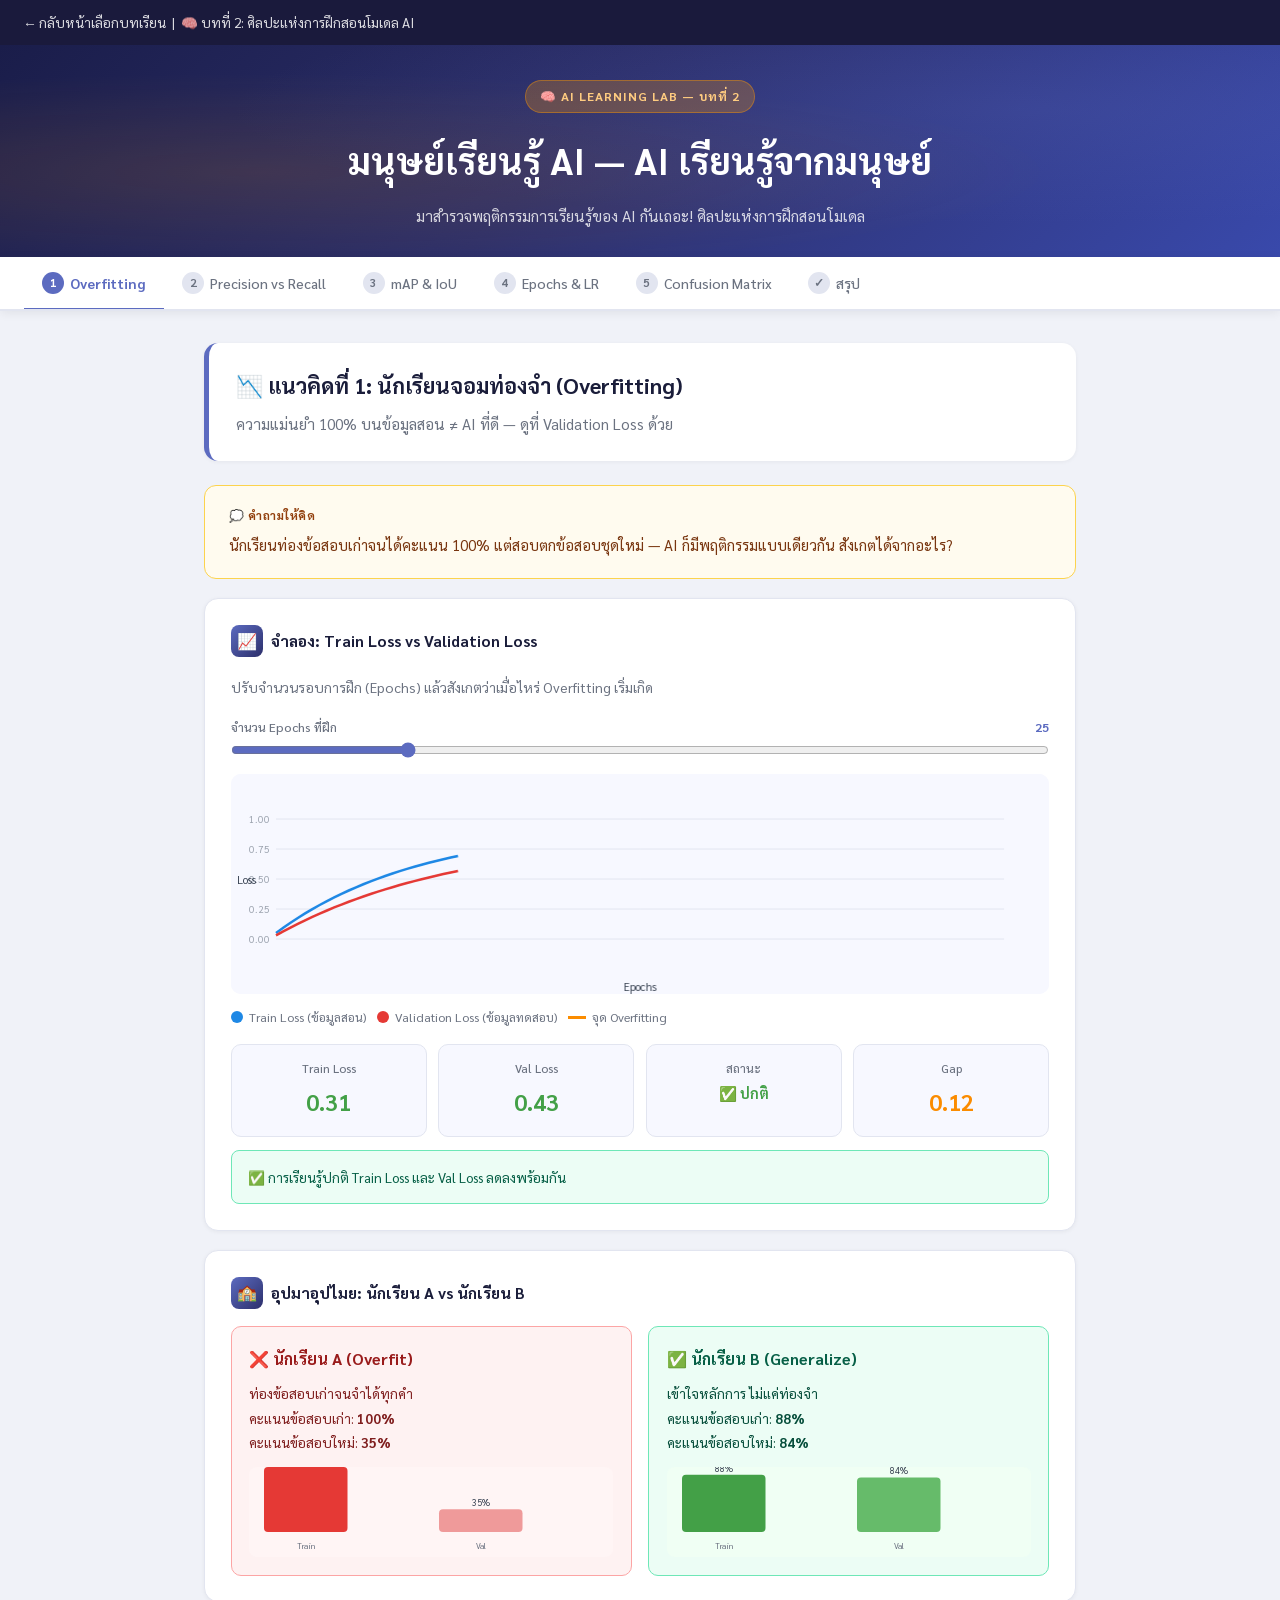
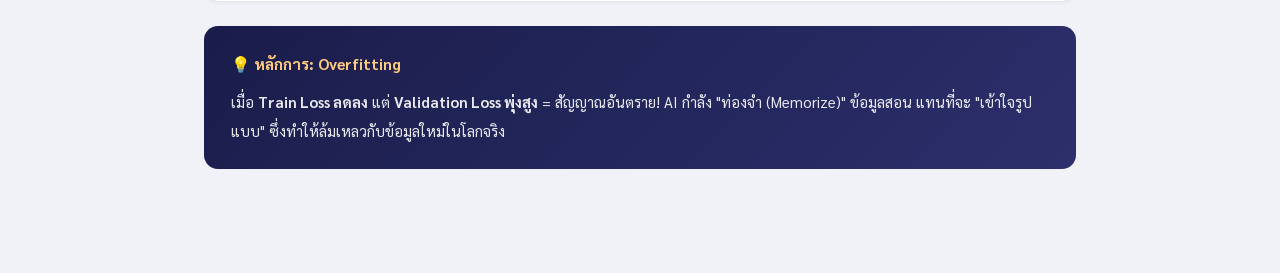
==== commit 2f224424: "Add files via upload" ====
--- a/lesson2.html
+++ b/lesson2.html
@@ -697,7 +697,7 @@
   
 
 <!-- ===== S1 OVERFITTING ===== -->
-<div class="sec on" id="L2_s0">
+<div class="sec on" id="s0">
   <div class="chead">
     <h2>📉 แนวคิดที่ 1: นักเรียนจอมท่องจำ (Overfitting)</h2>
     <p>ความแม่นยำ 100% บนข้อมูลสอน ≠ AI ที่ดี — ดูที่ Validation Loss ด้วย</p>
@@ -712,22 +712,22 @@
     <div class="ctitle"><div class="cicon">📈</div>จำลอง: Train Loss vs Validation Loss</div>
     <p style="font-size:.87rem;color:var(--text-muted);margin-bottom:1rem;">ปรับจำนวนรอบการฝึก (Epochs) แล้วสังเกตว่าเมื่อไหร่ Overfitting เริ่มเกิด</p>
     <div class="sg" style="margin-bottom:1rem;">
-      <div class="slab">จำนวน Epochs ที่ฝึก <span id="L2_epochVal">25</span></div>
-      <input type="range" id="L2_epochSlider" min="5" max="100" value="25" oninput="updateOverfit()">
-    </div>
-    <canvas id="L2_overfitCanvas" height="220" style="background:#f7f8ff;"></canvas>
+      <div class="slab">จำนวน Epochs ที่ฝึก <span id="epochVal">25</span></div>
+      <input type="range" id="epochSlider" min="5" max="100" value="25" oninput="updateOverfit()">
+    </div>
+    <canvas id="overfitCanvas" width="600" height="220" style="background:#f7f8ff;"></canvas>
     <div class="legend" style="margin-top:.75rem;">
       <div class="litem"><div class="ldot" style="background:#1e88e5;"></div>Train Loss (ข้อมูลสอน)</div>
       <div class="litem"><div class="ldot" style="background:#e53935;"></div>Validation Loss (ข้อมูลทดสอบ)</div>
       <div class="litem"><div class="ldot" style="background:#fb8c00;border-radius:0;width:18px;height:3px;"></div>จุด Overfitting</div>
     </div>
     <div class="mcards">
-      <div class="mcard"><div class="mlabel">Train Loss</div><div class="mval mgood" id="L2_trainLoss">0.42</div></div>
-      <div class="mcard"><div class="mlabel">Val Loss</div><div class="mval" id="L2_valLoss" style="color:var(--success);">0.48</div></div>
-      <div class="mcard"><div class="mlabel">สถานะ</div><div class="mval" id="L2_overfitStatus" style="font-size:.9rem;color:var(--success);">✅ ปกติ</div></div>
-      <div class="mcard"><div class="mlabel">Gap</div><div class="mval" id="L2_gapVal" style="color:var(--success);">0.06</div></div>
-    </div>
-    <div id="L2_overfitAlert" class="alertbox alert-grn" style="margin-top:.85rem;">✅ ยังอยู่ในสภาวะปกติ Train Loss และ Val Loss ลดลงพร้อมกัน</div>
+      <div class="mcard"><div class="mlabel">Train Loss</div><div class="mval mgood" id="trainLoss">0.42</div></div>
+      <div class="mcard"><div class="mlabel">Val Loss</div><div class="mval" id="valLoss" style="color:var(--success);">0.48</div></div>
+      <div class="mcard"><div class="mlabel">สถานะ</div><div class="mval" id="overfitStatus" style="font-size:.9rem;color:var(--success);">✅ ปกติ</div></div>
+      <div class="mcard"><div class="mlabel">Gap</div><div class="mval" id="gapVal" style="color:var(--success);">0.06</div></div>
+    </div>
+    <div id="overfitAlert" class="alertbox alert-grn" style="margin-top:.85rem;">✅ ยังอยู่ในสภาวะปกติ Train Loss และ Val Loss ลดลงพร้อมกัน</div>
   </div>
 
   <div class="card">
@@ -736,12 +736,12 @@
       <div style="background:#fef2f2;border-radius:10px;padding:1.1rem;border:1px solid #fca5a5;">
         <div style="font-weight:700;color:#991b1b;margin-bottom:.5rem;">❌ นักเรียน A (Overfit)</div>
         <p style="font-size:.85rem;color:#7f1d1d;">ท่องข้อสอบเก่าจนจำได้ทุกคำ<br>คะแนนข้อสอบเก่า: <strong>100%</strong><br>คะแนนข้อสอบใหม่: <strong>35%</strong></p>
-        <canvas id="L2_studentA" width="200" height="90" style="margin-top:.75rem;border-radius:8px;background:#fff5f5;"></canvas>
+        <canvas id="studentA" width="200" height="90" style="margin-top:.75rem;border-radius:8px;background:#fff5f5;"></canvas>
       </div>
       <div style="background:#ecfdf5;border-radius:10px;padding:1.1rem;border:1px solid #6ee7b7;">
         <div style="font-weight:700;color:#065f46;margin-bottom:.5rem;">✅ นักเรียน B (Generalize)</div>
         <p style="font-size:.85rem;color:#064e3b;">เข้าใจหลักการ ไม่แค่ท่องจำ<br>คะแนนข้อสอบเก่า: <strong>88%</strong><br>คะแนนข้อสอบใหม่: <strong>84%</strong></p>
-        <canvas id="L2_studentB" width="200" height="90" style="margin-top:.75rem;border-radius:8px;background:#f0fff4;"></canvas>
+        <canvas id="studentB" width="200" height="90" style="margin-top:.75rem;border-radius:8px;background:#f0fff4;"></canvas>
       </div>
     </div>
   </div>
@@ -753,7 +753,7 @@
 </div>
 
 <!-- ===== S2 PRECISION vs RECALL ===== -->
-<div class="sec" id="L2_s1">
+<div class="sec" id="s1">
   <div class="chead">
     <h2>🎯 แนวคิดที่ 2: ความแม่นยำ vs ความครอบคลุม (Precision vs Recall)</h2>
     <p>ได้อย่างเสียอย่าง (Trade-off) — เลือกให้เหมาะกับงาน</p>
@@ -767,24 +767,24 @@
   <div class="card">
     <div class="ctitle"><div class="cicon">✈️</div>จำลองสนามบิน: ปรับ Threshold แล้วดูผล</div>
     <div class="sg" style="margin-bottom:1rem;">
-      <div class="slab">ระดับ Threshold (ความเข้มงวดในการตรวจ) <span id="L2_threshVal">50</span>%</div>
-      <input type="range" id="L2_threshSlider" min="10" max="95" value="50" step="5" oninput="updateAirport()">
+      <div class="slab">ระดับ Threshold (ความเข้มงวดในการตรวจ) <span id="threshVal">50</span>%</div>
+      <input type="range" id="threshSlider" min="10" max="95" value="50" step="5" oninput="updateAirport()">
       <div style="display:flex;justify-content:space-between;font-size:.73rem;color:var(--text-muted);">
         <span>← ต่ำ (เหวี่ยงแหมากขึ้น)</span>
         <span>(ซุ่มยิงมากขึ้น) สูง →</span>
       </div>
     </div>
 
-    <div id="L2_airportGrid" class="airport-sim"></div>
+    <div id="airportGrid" class="airport-sim"></div>
 
     <div class="mcards" style="margin-top:1rem;">
-      <div class="mcard"><div class="mlabel">Precision</div><div class="mval" id="L2_precVal" style="color:var(--info);">67%</div><div style="font-size:.7rem;color:var(--text-muted);">ตรวจแล้วถูก</div></div>
-      <div class="mcard"><div class="mlabel">Recall</div><div class="mval" id="L2_recVal" style="color:var(--success);">100%</div><div style="font-size:.7rem;color:var(--text-muted);">หาเจอครบ</div></div>
-      <div class="mcard"><div class="mlabel">F1 Score</div><div class="mval" id="L2_f1Val" style="color:var(--accent);">80%</div></div>
-      <div class="mcard"><div class="mlabel">คนบริสุทธิ์โดนตรวจ</div><div class="mval mbad" id="L2_fpVal">3 คน</div></div>
-      <div class="mcard"><div class="mlabel">คนร้ายที่รอด</div><div class="mval mbad" id="L2_fnVal">0 คน</div></div>
-    </div>
-    <div id="L2_airportAlert" class="alertbox alert-blu">⚖️ ปรับ Threshold เพื่อเปลี่ยนสมดุล Precision-Recall</div>
+      <div class="mcard"><div class="mlabel">Precision</div><div class="mval" id="precVal" style="color:var(--info);">67%</div><div style="font-size:.7rem;color:var(--text-muted);">ตรวจแล้วถูก</div></div>
+      <div class="mcard"><div class="mlabel">Recall</div><div class="mval" id="recVal" style="color:var(--success);">100%</div><div style="font-size:.7rem;color:var(--text-muted);">หาเจอครบ</div></div>
+      <div class="mcard"><div class="mlabel">F1 Score</div><div class="mval" id="f1Val" style="color:var(--accent);">80%</div></div>
+      <div class="mcard"><div class="mlabel">คนบริสุทธิ์โดนตรวจ</div><div class="mval mbad" id="fpVal">3 คน</div></div>
+      <div class="mcard"><div class="mlabel">คนร้ายที่รอด</div><div class="mval mbad" id="fnVal">0 คน</div></div>
+    </div>
+    <div id="airportAlert" class="alertbox alert-blu">⚖️ ปรับ Threshold เพื่อเปลี่ยนสมดุล Precision-Recall</div>
   </div>
 
   <div class="card">
@@ -797,8 +797,8 @@
         <button class="choice-btn" onclick="checkChoice(1,'precision',this)">📍 Precision<br><small>เน้นความแม่นยำ</small></button>
         <button class="choice-btn" onclick="checkChoice(1,'recall',this)">🔍 Recall<br><small>เน้นความครอบคลุม</small></button>
       </div>
-      <div class="reveal" id="L2_r1c">✅ ถูกต้อง! ในการคัดกรองโรคร้าย เราต้องการ <strong>Recall สูง</strong> — ยอมให้เตือนผิดบ้างได้ ดีกว่าพลาดผู้ป่วยจริง</div>
-      <div class="reveal" id="L2_r1w">❌ ลองคิดใหม่ — ถ้าเน้น Precision สูง อาจ "พลาด" ผู้ป่วยที่ควรตรวจพบ ซึ่งอันตรายกว่าการแจ้งเตือนเกิน</div>
+      <div class="reveal" id="r1c">✅ ถูกต้อง! ในการคัดกรองโรคร้าย เราต้องการ <strong>Recall สูง</strong> — ยอมให้เตือนผิดบ้างได้ ดีกว่าพลาดผู้ป่วยจริง</div>
+      <div class="reveal" id="r1w">❌ ลองคิดใหม่ — ถ้าเน้น Precision สูง อาจ "พลาด" ผู้ป่วยที่ควรตรวจพบ ซึ่งอันตรายกว่าการแจ้งเตือนเกิน</div>
     </div>
 
     <div style="padding:1rem;background:#fff8f0;border-radius:10px;border:1px solid #fed7aa;">
@@ -808,14 +808,14 @@
         <button class="choice-btn" onclick="checkChoice(2,'precision',this)">📍 Precision<br><small>เน้นความแม่นยำ</small></button>
         <button class="choice-btn" onclick="checkChoice(2,'recall',this)">🔍 Recall<br><small>เน้นความครอบคลุม</small></button>
       </div>
-      <div class="reveal" id="L2_r2c">✅ ถูกต้อง! ในระบบรักษาความปลอดภัย เราต้องการ <strong>Precision สูง</strong> — ถ้าปลดล็อค ต้องมั่นใจว่าเป็นเจ้าของจริงๆ ยอมให้ผู้ใช้ scan ซ้ำได้ดีกว่าปล่อยคนอื่นเข้า</div>
-      <div class="reveal" id="L2_r2w">❌ ลองคิดใหม่ — Recall สูงในระบบนี้หมายความว่า "ปลดล็อคให้ได้ทุกคนที่คล้ายเจ้าของ" ซึ่งอันตรายมาก</div>
+      <div class="reveal" id="r2c">✅ ถูกต้อง! ในระบบรักษาความปลอดภัย เราต้องการ <strong>Precision สูง</strong> — ถ้าปลดล็อค ต้องมั่นใจว่าเป็นเจ้าของจริงๆ ยอมให้ผู้ใช้ scan ซ้ำได้ดีกว่าปล่อยคนอื่นเข้า</div>
+      <div class="reveal" id="r2w">❌ ลองคิดใหม่ — Recall สูงในระบบนี้หมายความว่า "ปลดล็อคให้ได้ทุกคนที่คล้ายเจ้าของ" ซึ่งอันตรายมาก</div>
     </div>
   </div>
 
   <div class="card">
     <div class="ctitle"><div class="cicon">📊</div>กราฟ Precision-Recall Curve</div>
-    <canvas id="L2_prCanvas" height="200" style="background:#f7f8ff;"></canvas>
+    <canvas id="prCanvas" width="600" height="200" style="background:#f7f8ff;"></canvas>
     <div style="font-size:.8rem;color:var(--text-muted);margin-top:.5rem;text-align:center;">จุดสีส้มคือ Threshold ปัจจุบัน — ลองปรับ Slider ด้านบนเพื่อเลื่อนตำแหน่ง</div>
   </div>
 
@@ -826,7 +826,7 @@
 </div>
 
 <!-- ===== S3 mAP & IoU ===== -->
-<div class="sec" id="L2_s2">
+<div class="sec" id="s2">
   <div class="chead">
     <h2>📦 แนวคิดที่ 3: วัดฝีมือตีกรอบ (mAP & IoU)</h2>
     <p>รู้จักประเภทวัตถุยังไม่พอ — ต้องตีกรอบให้ตรงด้วย</p>
@@ -842,31 +842,31 @@
     <p style="font-size:.87rem;color:var(--text-muted);margin-bottom:1rem;">ลาก Slider เพื่อปรับตำแหน่ง Bounding Box ของ AI แล้วดูค่า IoU เปลี่ยนแปลง</p>
 
     <div class="sg" style="margin-bottom:.5rem;">
-      <div class="slab">เลื่อน Predicted Box (แกน X) <span id="L2_iouXVal">0</span>px</div>
-      <input type="range" id="L2_iouX" min="-60" max="60" value="0" oninput="updateIoU()">
+      <div class="slab">เลื่อน Predicted Box (แกน X) <span id="iouXVal">0</span>px</div>
+      <input type="range" id="iouX" min="-60" max="60" value="0" oninput="updateIoU()">
     </div>
     <div class="sg" style="margin-bottom:1rem;">
-      <div class="slab">เลื่อน Predicted Box (แกน Y) <span id="L2_iouYVal">0</span>px</div>
-      <input type="range" id="L2_iouY" min="-50" max="50" value="0" oninput="updateIoU()">
-    </div>
-
-    <div class="iou-demo" id="L2_iouDemo">
-      <div class="box-gt" id="L2_gtBox" style="left:25%;top:15%;width:50%;height:65%;">Ground Truth</div>
-      <div class="box-pred" id="L2_predBox" style="left:25%;top:15%;width:50%;height:65%;">Predicted</div>
-      <div class="box-overlap" id="L2_overlapBox" style="left:25%;top:15%;width:50%;height:65%;"></div>
+      <div class="slab">เลื่อน Predicted Box (แกน Y) <span id="iouYVal">0</span>px</div>
+      <input type="range" id="iouY" min="-50" max="50" value="0" oninput="updateIoU()">
+    </div>
+
+    <div class="iou-demo" id="iouDemo">
+      <div class="box-gt" id="gtBox" style="left:25%;top:15%;width:50%;height:65%;">Ground Truth</div>
+      <div class="box-pred" id="predBox" style="left:25%;top:15%;width:50%;height:65%;">Predicted</div>
+      <div class="box-overlap" id="overlapBox" style="left:25%;top:15%;width:50%;height:65%;"></div>
     </div>
 
     <div class="mcards" style="margin-top:1rem;">
-      <div class="mcard"><div class="mlabel">IoU</div><div class="mval" id="L2_iouVal" style="color:var(--success);">1.00</div></div>
-      <div class="mcard"><div class="mlabel">ผลการตรวจจับ</div><div class="mval" id="L2_iouResult" style="font-size:.9rem;color:var(--success);">✅ TP (IoU≥0.5)</div></div>
-      <div class="mcard"><div class="mlabel">ระดับคุณภาพ</div><div class="mval" id="L2_iouGrade" style="font-size:.88rem;color:var(--success);">🥇 ดีมาก</div></div>
-    </div>
-    <div id="L2_iouAlert" class="alertbox alert-grn">✅ Box ซ้อนกันสมบูรณ์ — IoU = 1.0 ดีที่สุด!</div>
+      <div class="mcard"><div class="mlabel">IoU</div><div class="mval" id="iouVal" style="color:var(--success);">1.00</div></div>
+      <div class="mcard"><div class="mlabel">ผลการตรวจจับ</div><div class="mval" id="iouResult" style="font-size:.9rem;color:var(--success);">✅ TP (IoU≥0.5)</div></div>
+      <div class="mcard"><div class="mlabel">ระดับคุณภาพ</div><div class="mval" id="iouGrade" style="font-size:.88rem;color:var(--success);">🥇 ดีมาก</div></div>
+    </div>
+    <div id="iouAlert" class="alertbox alert-grn">✅ Box ซ้อนกันสมบูรณ์ — IoU = 1.0 ดีที่สุด!</div>
   </div>
 
   <div class="card">
     <div class="ctitle"><div class="cicon">🏆</div>mAP: ค่าเฉลี่ยความแม่นยำรวมทุก Class</div>
-    <canvas id="L2_mapCanvas" height="200" style="background:#f7f8ff;"></canvas>
+    <canvas id="mapCanvas" width="600" height="200" style="background:#f7f8ff;"></canvas>
     <div class="legend" style="margin-top:.75rem;">
       <div class="litem"><div class="ldot" style="background:#1e88e5;"></div>แมว (Cat)</div>
       <div class="litem"><div class="ldot" style="background:#43a047;"></div>สุนัข (Dog)</div>
@@ -889,7 +889,7 @@
 </div>
 
 <!-- ===== S4 EPOCHS & LR ===== -->
-<div class="sec" id="L2_s3">
+<div class="sec" id="s3">
   <div class="chead">
     <h2>🎛️ แนวคิดที่ 4: ความพอดีในการเคี่ยวกรำ (Epochs & Learning Rate)</h2>
     <p>ฝึกมากไปก็ไหม้ — ฝึกน้อยไปก็ดิบ — ต้องพอดีและรู้จักหยุด</p>
@@ -904,38 +904,38 @@
     <div class="ctitle"><div class="cicon">🍰</div>จำลอง: การฝึก AI กับ Early Stopping</div>
     <div class="row2" style="margin-bottom:1rem;gap:.75rem;">
       <div class="sg">
-        <div class="slab">จำนวน Epochs <span id="L2_epVal2">60</span></div>
-        <input type="range" id="L2_epSlider2" min="10" max="150" value="60" oninput="updateEarlyStop()">
+        <div class="slab">จำนวน Epochs <span id="epVal2">60</span></div>
+        <input type="range" id="epSlider2" min="10" max="150" value="60" oninput="updateEarlyStop()">
       </div>
       <div class="sg">
-        <div class="slab">Learning Rate <span id="L2_lrVal">0.01</span></div>
-        <input type="range" id="L2_lrSlider" min="1" max="10" value="5" oninput="updateEarlyStop()">
+        <div class="slab">Learning Rate <span id="lrVal">0.01</span></div>
+        <input type="range" id="lrSlider" min="1" max="10" value="5" oninput="updateEarlyStop()">
       </div>
     </div>
     <div style="margin-bottom:.5rem;">
       <label style="display:flex;align-items:center;gap:8px;cursor:pointer;font-size:.87rem;font-weight:500;">
-        <input type="checkbox" id="L2_earlyStopToggle" onchange="updateEarlyStop()" style="accent-color:var(--accent);">
+        <input type="checkbox" id="earlyStopToggle" onchange="updateEarlyStop()" style="accent-color:var(--accent);">
         เปิดใช้ Early Stopping
       </label>
     </div>
-    <canvas id="L2_esCanvas" height="230" style="background:#f7f8ff;"></canvas>
+    <canvas id="esCanvas" width="600" height="230" style="background:#f7f8ff;"></canvas>
     <div class="legend">
       <div class="litem"><div class="ldot" style="background:#1e88e5;"></div>Train Accuracy</div>
       <div class="litem"><div class="ldot" style="background:#e53935;"></div>Validation Accuracy</div>
-      <div class="litem" id="L2_esLegend" style="display:none;"><div style="width:18px;height:3px;background:#fb8c00;border-radius:2px;flex-shrink:0;"></div>จุด Early Stop</div>
+      <div class="litem" id="esLegend" style="display:none;"><div style="width:18px;height:3px;background:#fb8c00;border-radius:2px;flex-shrink:0;"></div>จุด Early Stop</div>
     </div>
     <div class="mcards" style="margin-top:.75rem;">
-      <div class="mcard"><div class="mlabel">Best Val Acc</div><div class="mval mgood" id="L2_bestAcc">-</div></div>
-      <div class="mcard"><div class="mlabel">Epoch ที่ดีที่สุด</div><div class="mval" id="L2_bestEp" style="color:var(--accent);">-</div></div>
-      <div class="mcard"><div class="mlabel">Epoch ที่ฝึก</div><div class="mval" id="L2_actualEp" style="color:var(--text-muted);">-</div></div>
-      <div class="mcard"><div class="mlabel">ประหยัดเวลา</div><div class="mval" id="L2_timeSave" style="color:var(--success);">-</div></div>
-    </div>
-    <div id="L2_esAlert" class="alertbox alert-blu">⬆️ ปรับ Epochs และ Learning Rate แล้วดูผล</div>
+      <div class="mcard"><div class="mlabel">Best Val Acc</div><div class="mval mgood" id="bestAcc">-</div></div>
+      <div class="mcard"><div class="mlabel">Epoch ที่ดีที่สุด</div><div class="mval" id="bestEp" style="color:var(--accent);">-</div></div>
+      <div class="mcard"><div class="mlabel">Epoch ที่ฝึก</div><div class="mval" id="actualEp" style="color:var(--text-muted);">-</div></div>
+      <div class="mcard"><div class="mlabel">ประหยัดเวลา</div><div class="mval" id="timeSave" style="color:var(--success);">-</div></div>
+    </div>
+    <div id="esAlert" class="alertbox alert-blu">⬆️ ปรับ Epochs และ Learning Rate แล้วดูผล</div>
   </div>
 
   <div class="card">
     <div class="ctitle"><div class="cicon">🌡️</div>Learning Rate: ก้าวใหญ่ vs ก้าวเล็ก</div>
-    <canvas id="L2_lrCanvas" height="160" style="background:#f7f8ff;"></canvas>
+    <canvas id="lrCanvas" width="600" height="160" style="background:#f7f8ff;"></canvas>
     <div style="display:grid;grid-template-columns:1fr 1fr 1fr;gap:.75rem;margin-top:.75rem;">
       <div style="background:#fee2e2;border-radius:8px;padding:.75rem;text-align:center;border:1px solid #fca5a5;">
         <div style="font-size:1.2rem;">🐎</div>
@@ -962,7 +962,7 @@
 </div>
 
 <!-- ===== S5 CONFUSION MATRIX ===== -->
-<div class="sec" id="L2_s4">
+<div class="sec" id="s4">
   <div class="chead">
     <h2>🗂️ แนวคิดที่ 5: ตารางความสับสน (Confusion Matrix)</h2>
     <p>คะแนน 80% บอกว่าดี — แต่ Confusion Matrix บอกว่า AI สับสนอะไรกับอะไร</p>
@@ -980,17 +980,17 @@
     <div style="overflow-x:auto;">
       <div style="min-width:340px;">
         <div style="font-size:.78rem;color:var(--text-muted);font-weight:700;text-align:center;margin-bottom:.3rem;">AI ทาย →</div>
-        <div class="cm-grid" id="L2_cmGrid"></div>
+        <div class="cm-grid" id="cmGrid"></div>
       </div>
     </div>
 
-    <div id="L2_cmInfo" class="alertbox alert-blu" style="margin-top:.85rem;">👆 คลิกที่ช่องใดก็ได้เพื่อดูความหมาย</div>
+    <div id="cmInfo" class="alertbox alert-blu" style="margin-top:.85rem;">👆 คลิกที่ช่องใดก็ได้เพื่อดูความหมาย</div>
   </div>
 
   <div class="card">
     <div class="ctitle"><div class="cicon">🔍</div>วิเคราะห์: AI สับสนอะไรมากที่สุด?</div>
-    <canvas id="L2_confCanvas" height="200" style="background:#f7f8ff;"></canvas>
-    <div style="margin-top:.75rem;" id="L2_confAnalysis">
+    <canvas id="confCanvas" width="600" height="200" style="background:#f7f8ff;"></canvas>
+    <div style="margin-top:.75rem;" id="confAnalysis">
       <div class="alertbox alert-ylw">⚠️ AI สับสนระหว่าง <strong>Husky vs Malamute</strong> มากที่สุด (28 ครั้ง) เพราะทั้งสองพันธุ์มีลักษณะคล้ายกันมาก</div>
       <div style="margin-top:.6rem;padding:.85rem;background:#f0f4ff;border-radius:8px;border:1px solid #c7d2fe;">
         <div style="font-weight:700;color:#3730a3;font-size:.88rem;margin-bottom:.4rem;">💡 แนวทางแก้ไข Dataset</div>
@@ -1032,7 +1032,7 @@
 </div>
 
 <!-- ===== S6 SUMMARY ===== -->
-<div class="sec" id="L2_s5">
+<div class="sec" id="s5">
   <div class="chead">
     <h2>✅ สรุป: เครื่องมือประเมินและควบคุมการฝึก AI</h2>
     <p>ทบทวนหลักการสำคัญทั้ง 5 ข้อจากบทเรียนที่ 2</p>
@@ -1101,15 +1101,15 @@
 
 // ===== S1 OVERFITTING =====
 function initL2S0(){
-  L2_updateOverfit();
-  L2_drawStudentBars();
-}
-function L2_updateOverfit(){
-  const ep = parseInt(document.getElementById('L2_epochSlider').value);
-  document.getElementById('L2_epochVal').textContent = ep;
-  const c = document.getElementById('L2_overfitCanvas');
+  updateOverfit();
+  drawStudentBars();
+}
+function updateOverfit(){
+  const ep = parseInt(document.getElementById('epochSlider').value);
+  document.getElementById('epochVal').textContent = ep;
+  const c = document.getElementById('overfitCanvas');
   const ctx = c.getContext('2d');
-  const W=c.offsetWidth||600, H=220;
+  const W=getCanvasWidth(c, 600), H=220;
   c.width=W; c.height=H;
   const pad=45, gw=W-2*pad, gh=H-2*pad-10;
 
@@ -1172,17 +1172,17 @@
   const vLossVal=ep<=overfit_start ? (0.85*Math.exp(-(ep/100)*4)+0.12).toFixed(2) : Math.min(0.98,0.22+(ep-overfit_start)*0.006).toFixed(2);
   const gap=(parseFloat(vLossVal)-parseFloat(tLossVal)).toFixed(2);
 
-  document.getElementById('L2_trainLoss').textContent=tLossVal;
-  document.getElementById('L2_valLoss').textContent=vLossVal;
-  document.getElementById('L2_gapVal').textContent=gap;
+  document.getElementById('trainLoss').textContent=tLossVal;
+  document.getElementById('valLoss').textContent=vLossVal;
+  document.getElementById('gapVal').textContent=gap;
 
   const ov=ep>overfit_start;
-  document.getElementById('L2_valLoss').style.color=ov?'var(--danger)':'var(--success)';
-  document.getElementById('L2_gapVal').style.color=parseFloat(gap)>0.15?'var(--danger)':parseFloat(gap)>0.08?'var(--warning)':'var(--success)';
-  document.getElementById('L2_overfitStatus').textContent=ov?'🔴 Overfit':'✅ ปกติ';
-  document.getElementById('L2_overfitStatus').style.color=ov?'var(--danger)':'var(--success)';
-
-  const al=document.getElementById('L2_overfitAlert');
+  document.getElementById('valLoss').style.color=ov?'var(--danger)':'var(--success)';
+  document.getElementById('gapVal').style.color=parseFloat(gap)>0.15?'var(--danger)':parseFloat(gap)>0.08?'var(--warning)':'var(--success)';
+  document.getElementById('overfitStatus').textContent=ov?'🔴 Overfit':'✅ ปกติ';
+  document.getElementById('overfitStatus').style.color=ov?'var(--danger)':'var(--success)';
+
+  const al=document.getElementById('overfitAlert');
   if(ov){
     al.className='alertbox alert-red';
     al.textContent='⚠️ Overfitting กำลังเกิดขึ้น! Val Loss พุ่งสูงขณะที่ Train Loss ยังลดลง — ควร Early Stop ที่ Epoch ≈ '+overfit_start;
@@ -1192,12 +1192,12 @@
   }
 }
 
-function L2_drawStudentBars(){
+function drawStudentBars(){
   const drawBars=(id,data,colors)=>{
     const c=document.getElementById(id);
     if(!c)return;
     const ctx=c.getContext('2d');
-    const W=c.offsetWidth||200, H=90;
+    const W=getCanvasWidth(c, 200), H=90;
     c.width=W; c.height=H;
     ctx.clearRect(0,0,W,H);
     const bw=(W-30)/(data.length*2);
@@ -1212,20 +1212,20 @@
       ctx.fillText(['Train','Val'][i], x+bw/2, H-8);
     });
   };
-  L2_drawBars('studentA',[100,35],['#e53935','#ef9a9a']);
-  L2_drawBars('studentB',[88,84],['#43a047','#66bb6a']);
+  drawBars('studentA',[100,35],['#e53935','#ef9a9a']);
+  drawBars('studentB',[88,84],['#43a047','#66bb6a']);
 }
 
 // ===== S2 PRECISION vs RECALL =====
 // People: 0=innocent, 1=criminal
 const people=[0,0,1,0,0,1,0,0,0,1,0,0,0,1,0,0,0,0,0,1];
-function initL2S1(){L2_updateAirport();L2_drawPRCurve();}
-function L2_updateAirport(){
-  const thresh=parseInt(document.getElementById('L2_threshSlider').value);
-  document.getElementById('L2_threshVal').textContent=thresh;
+function initL2S1(){updateAirport();drawPRCurve();}
+function updateAirport(){
+  const thresh=parseInt(document.getElementById('threshSlider').value);
+  document.getElementById('threshVal').textContent=thresh;
   // each person has a suspicion score
   const scores=[30,20,95,15,25,85,35,10,40,90,18,22,45,80,28,12,38,8,50,92];
-  const grid=document.getElementById('L2_airportGrid');
+  const grid=document.getElementById('airportGrid');
   grid.innerHTML='';
 
   let tp=0,fp=0,fn=0,tn=0;
@@ -1247,23 +1247,23 @@
   const prec=tp+fp>0?Math.round(tp/(tp+fp)*100):100;
   const rec=tp+fn>0?Math.round(tp/(tp+fn)*100):0;
   const f1=prec+rec>0?Math.round(2*prec*rec/(prec+rec)):0;
-  document.getElementById('L2_precVal').textContent=prec+'%';
-  document.getElementById('L2_recVal').textContent=rec+'%';
-  document.getElementById('L2_f1Val').textContent=f1+'%';
-  document.getElementById('L2_fpVal').textContent=fp+' คน';
-  document.getElementById('L2_fnVal').textContent=fn+' คน';
-
-  const al=document.getElementById('L2_airportAlert');
+  document.getElementById('precVal').textContent=prec+'%';
+  document.getElementById('recVal').textContent=rec+'%';
+  document.getElementById('f1Val').textContent=f1+'%';
+  document.getElementById('fpVal').textContent=fp+' คน';
+  document.getElementById('fnVal').textContent=fn+' คน';
+
+  const al=document.getElementById('airportAlert');
   if(thresh<30){al.className='alertbox alert-ylw';al.textContent='⚠️ Threshold ต่ำ: จับคนร้ายได้ครบแต่ตรวจคนบริสุทธิ์เยอะ (Recall↑ Precision↓)';}
   else if(thresh>75){al.className='alertbox alert-ylw';al.textContent='⚠️ Threshold สูง: แม่นยำมากแต่เสี่ยงให้คนร้ายรอด (Precision↑ Recall↓)';}
   else{al.className='alertbox alert-blu';al.textContent='⚖️ สมดุลระหว่าง Precision และ Recall — F1 Score: '+f1+'%';}
-  L2_drawPRCurve(thresh);
-}
-function L2_drawPRCurve(curThresh=50){
-  const c=document.getElementById('L2_prCanvas');
+  drawPRCurve(thresh);
+}
+function drawPRCurve(curThresh=50){
+  const c=document.getElementById('prCanvas');
   if(!c)return;
   const ctx=c.getContext('2d');
-  const W=c.offsetWidth||580, H=200;
+  const W=getCanvasWidth(c, 580), H=200;
   c.width=W; c.height=H;
   const pad=40, gw=W-2*pad, gh=H-2*pad;
   ctx.clearRect(0,0,W,H);
@@ -1304,7 +1304,7 @@
   ctx.fillStyle='#fb8c00'; ctx.beginPath(); ctx.arc(cx2,cy2,7,0,Math.PI*2); ctx.fill();
   ctx.strokeStyle='white'; ctx.lineWidth=2; ctx.stroke();
 }
-function L2_checkChoice(q,ans,el){
+function checkChoice(q,ans,el){
   const correct={1:'recall',2:'precision'};
   const parent=el.parentElement;
   parent.querySelectorAll('.choice-btn').forEach(b=>{b.classList.remove('correct','wrong');});
@@ -1315,20 +1315,20 @@
 }
 
 // ===== S3 mAP & IoU =====
-function initL2S2(){L2_updateIoU();L2_drawMapChart();}
-function L2_updateIoU(){
-  const dx=parseInt(document.getElementById('L2_iouX').value);
-  const dy=parseInt(document.getElementById('L2_iouY').value);
-  document.getElementById('L2_iouXVal').textContent=dx;
-  document.getElementById('L2_iouYVal').textContent=dy;
-
-  const demo=document.getElementById('L2_iouDemo');
+function initL2S2(){updateIoU();drawMapChart();}
+function updateIoU(){
+  const dx=parseInt(document.getElementById('iouX').value);
+  const dy=parseInt(document.getElementById('iouY').value);
+  document.getElementById('iouXVal').textContent=dx;
+  document.getElementById('iouYVal').textContent=dy;
+
+  const demo=document.getElementById('iouDemo');
   const W=demo.offsetWidth||400, H=180;
   const gt={l:.22*W,t:.12*H,w:.55*W,h:.72*H};
   const pr={l:gt.l+dx*.8,t:gt.t+dy*.8,w:gt.w,h:gt.h};
 
-  document.getElementById('L2_gtBox').style.cssText=`left:${gt.l}px;top:${gt.t}px;width:${gt.w}px;height:${gt.h}px;position:absolute;border:3px solid #43a047;border-radius:4px;display:flex;align-items:center;justify-content:center;font-size:.7rem;font-weight:700;color:#43a047;background:rgba(67,160,71,.08);`;
-  document.getElementById('L2_predBox').style.cssText=`left:${pr.l}px;top:${pr.t}px;width:${pr.w}px;height:${pr.h}px;position:absolute;border:3px dashed #e53935;border-radius:4px;display:flex;align-items:center;justify-content:center;font-size:.7rem;font-weight:700;color:#e53935;background:rgba(229,57,53,.08);`;
+  document.getElementById('gtBox').style.cssText=`left:${gt.l}px;top:${gt.t}px;width:${gt.w}px;height:${gt.h}px;position:absolute;border:3px solid #43a047;border-radius:4px;display:flex;align-items:center;justify-content:center;font-size:.7rem;font-weight:700;color:#43a047;background:rgba(67,160,71,.08);`;
+  document.getElementById('predBox').style.cssText=`left:${pr.l}px;top:${pr.t}px;width:${pr.w}px;height:${pr.h}px;position:absolute;border:3px dashed #e53935;border-radius:4px;display:flex;align-items:center;justify-content:center;font-size:.7rem;font-weight:700;color:#e53935;background:rgba(229,57,53,.08);`;
 
   const ol={l:Math.max(gt.l,pr.l),t:Math.max(gt.t,pr.t)};
   ol.r=Math.min(gt.l+gt.w,pr.l+pr.w);
@@ -1338,28 +1338,28 @@
   const union=gt.w*gt.h+pr.w*pr.h-inter;
   const iou=union>0?inter/union:0;
 
-  document.getElementById('L2_overlapBox').style.cssText=`left:${ol.l}px;top:${ol.t}px;width:${interW}px;height:${interH}px;position:absolute;background:rgba(92,107,192,.25);border-radius:2px;`;
+  document.getElementById('overlapBox').style.cssText=`left:${ol.l}px;top:${ol.t}px;width:${interW}px;height:${interH}px;position:absolute;background:rgba(92,107,192,.25);border-radius:2px;`;
   const iouDisplay=iou.toFixed(2);
-  document.getElementById('L2_iouVal').textContent=iouDisplay;
-  document.getElementById('L2_iouVal').style.color=iou>=.75?'var(--success)':iou>=.5?'var(--warning)':'var(--danger)';
+  document.getElementById('iouVal').textContent=iouDisplay;
+  document.getElementById('iouVal').style.color=iou>=.75?'var(--success)':iou>=.5?'var(--warning)':'var(--danger)';
 
   let result,grade,ac,ab;
   if(iou>=0.5){result='✅ TP (IoU≥0.5)';grade='🥇 ดีมาก';ac='var(--success)';ab='alert-grn';}
   else if(iou>=0.25){result='⚠️ Partial';grade='🥈 พอใช้';ac='var(--warning)';ab='alert-ylw';}
   else{result='❌ FP (IoU<0.5)';grade='🥉 ต้องปรับ';ac='var(--danger)';ab='alert-red';}
-  document.getElementById('L2_iouResult').textContent=result;
-  document.getElementById('L2_iouResult').style.color=ac;
-  document.getElementById('L2_iouGrade').textContent=grade;
-  const ial=document.getElementById('L2_iouAlert');
+  document.getElementById('iouResult').textContent=result;
+  document.getElementById('iouResult').style.color=ac;
+  document.getElementById('iouGrade').textContent=grade;
+  const ial=document.getElementById('iouAlert');
   ial.className='alertbox '+ab;
   ial.textContent=iou>=0.5?`✅ IoU = ${iouDisplay} — Box ซ้อนทับเพียงพอ นับเป็น True Positive`:iou>=0.25?`⚠️ IoU = ${iouDisplay} — Box ซ้อนทับน้อยเกินไป ยังไม่เป็น TP`:`❌ IoU = ${iouDisplay} — Box แทบไม่ซ้อนทับ = False Positive`;
 }
 
-function L2_drawMapChart(){
-  const c=document.getElementById('L2_mapCanvas');
+function drawMapChart(){
+  const c=document.getElementById('mapCanvas');
   if(!c)return;
   const ctx=c.getContext('2d');
-  const W=c.offsetWidth||580, H=200;
+  const W=getCanvasWidth(c, 580), H=200;
   c.width=W; c.height=H;
   const pad=45, gw=W-2*pad, gh=H-2*pad;
   ctx.clearRect(0,0,W,H);
@@ -1393,20 +1393,20 @@
 }
 
 // ===== S4 EARLY STOPPING =====
-function initL2S3(){L2_updateEarlyStop();L2_drawLRViz();}
-function L2_updateEarlyStop(){
-  const ep=parseInt(document.getElementById('L2_epSlider2').value);
-  const lrIdx=parseInt(document.getElementById('L2_lrSlider').value);
+function initL2S3(){updateEarlyStop();drawLRViz();}
+function updateEarlyStop(){
+  const ep=parseInt(document.getElementById('epSlider2').value);
+  const lrIdx=parseInt(document.getElementById('lrSlider').value);
   const lrValues=[0.001,0.003,0.005,0.008,0.01,0.015,0.02,0.03,0.05,0.1];
   const lr=lrValues[lrIdx-1];
-  document.getElementById('L2_epVal2').textContent=ep;
-  document.getElementById('L2_lrVal').textContent=lr;
-  const useES=document.getElementById('L2_earlyStopToggle').checked;
-  document.getElementById('L2_esLegend').style.display=useES?'flex':'none';
-
-  const c=document.getElementById('L2_esCanvas');
+  document.getElementById('epVal2').textContent=ep;
+  document.getElementById('lrVal').textContent=lr;
+  const useES=document.getElementById('earlyStopToggle').checked;
+  document.getElementById('esLegend').style.display=useES?'flex':'none';
+
+  const c=document.getElementById('esCanvas');
   const ctx=c.getContext('2d');
-  const W=c.offsetWidth||580, H=230;
+  const W=getCanvasWidth(c, 580), H=230;
   c.width=W; c.height=H;
   const pad=45, gw=W-2*pad, gh=H-2*pad-5;
   ctx.clearRect(0,0,W,H); ctx.fillStyle='#f7f8ff'; ctx.fillRect(0,0,W,H);
@@ -1460,25 +1460,25 @@
   ctx.fillText('Epoch →', W/2, H-2);
   ctx.save(); ctx.rotate(-Math.PI/2); ctx.fillText('Accuracy ↑', -H/2, 12); ctx.restore();
 
-  document.getElementById('L2_bestAcc').textContent=Math.round(bestValAcc)+'%';
-  document.getElementById('L2_bestEp').textContent='Ep. '+bestEp;
-  document.getElementById('L2_actualEp').textContent='Ep. '+ep;
+  document.getElementById('bestAcc').textContent=Math.round(bestValAcc)+'%';
+  document.getElementById('bestEp').textContent='Ep. '+bestEp;
+  document.getElementById('actualEp').textContent='Ep. '+ep;
   const saved=useES&&bestEp<ep?ep-bestEp:0;
-  document.getElementById('L2_timeSave').textContent=saved>0?'~'+saved+' Epochs':'ไม่ได้เปิด';
-  document.getElementById('L2_timeSave').style.color=saved>0?'var(--success)':'var(--text-muted)';
-
-  const al=document.getElementById('L2_esAlert');
+  document.getElementById('timeSave').textContent=saved>0?'~'+saved+' Epochs':'ไม่ได้เปิด';
+  document.getElementById('timeSave').style.color=saved>0?'var(--success)':'var(--text-muted)';
+
+  const al=document.getElementById('esAlert');
   if(useES&&bestEp<ep){al.className='alertbox alert-grn';al.textContent='✅ Early Stopping หยุดที่ Epoch '+bestEp+' ประหยัด '+saved+' Epochs และป้องกัน Overfitting';}
   else if(ep>bestEp){al.className='alertbox alert-red';al.textContent='⚠️ ฝึกเกิน Epoch ที่ดีที่สุด ('+bestEp+') เสี่ยง Overfitting — ลองเปิด Early Stopping';}
   else{al.className='alertbox alert-blu';al.textContent='✅ จำนวน Epoch เหมาะสม กำลังอยู่ในช่วงเรียนรู้ที่ดี';}
-  L2_drawLRViz();
-}
-
-function L2_drawLRViz(){
-  const c=document.getElementById('L2_lrCanvas');
+  drawLRViz();
+}
+
+function drawLRViz(){
+  const c=document.getElementById('lrCanvas');
   if(!c)return;
   const ctx=c.getContext('2d');
-  const W=c.offsetWidth||580, H=160;
+  const W=getCanvasWidth(c, 580), H=160;
   c.width=W; c.height=H;
   ctx.clearRect(0,0,W,H); ctx.fillStyle='#f7f8ff'; ctx.fillRect(0,0,W,H);
 
@@ -1493,7 +1493,7 @@
   }
   ctx.stroke();
 
-  const lrIdx=parseInt(document.getElementById('L2_lrSlider').value);
+  const lrIdx=parseInt(document.getElementById('lrSlider').value);
   const scenarios=[
     {lbl:'LR ต่ำเกิน',col:'#fb8c00',steps:8,stepSize:8,startX:midX-W*0.28},
     {lbl:'LR พอดี',col:'#43a047',steps:4,stepSize:20,startX:midX-W*0.28},
@@ -1509,7 +1509,7 @@
   for(let s=0;s<sc.steps;s++){
     const nx=cx+(midX-cx)*Math.min(1,sc.stepSize/80);
     if(Math.abs(nx-midX)<5) break;
-    const cy=L2_getY(cx), ny=L2_getY(nx);
+    const cy=getY(cx), ny=getY(nx);
     ctx.beginPath(); ctx.moveTo(cx,cy); ctx.lineTo(nx,ny); ctx.stroke();
     ctx.fillStyle=sc.col; ctx.beginPath(); ctx.arc(nx,ny,4,0,Math.PI*2); ctx.fill();
     if(si===2&&s>0){cx=cx+(nx-cx)*((Math.random()-.4)*3);} else cx=nx;
@@ -1518,8 +1518,8 @@
   ctx.fillStyle='#374151'; ctx.font='10px Sarabun'; ctx.textAlign='center';
   ctx.fillText('🏔 Loss Landscape — '+sc.lbl, W/2, 14);
   ctx.fillStyle='#6b7280'; ctx.fillText('↕ Loss', 10, baseline+8); ctx.fillText('← Weights →', W/2, H-5);
-  ctx.fillStyle='#43a047'; ctx.font='bold 10px Sarabun'; ctx.fillText('★', midX, L2_getY(midX)-8);
-  ctx.fillText('optimal', midX, L2_getY(midX)-18);
+  ctx.fillStyle='#43a047'; ctx.font='bold 10px Sarabun'; ctx.fillText('★', midX, getY(midX)-8);
+  ctx.fillText('optimal', midX, getY(midX)-18);
 }
 
 // ===== S5 CONFUSION MATRIX =====
@@ -1527,9 +1527,9 @@
   labels:['Husky','Malamute','Shiba','Poodle'],
   matrix:[[62,28,5,5],[18,72,4,6],[3,2,85,10],[4,5,8,83]]
 };
-function initL2S4(){L2_buildCM();L2_drawConfBar();}
-function L2_buildCM(){
-  const grid=document.getElementById('L2_cmGrid');
+function initL2S4(){buildCM();drawConfBar();}
+function buildCM(){
+  const grid=document.getElementById('cmGrid');
   grid.style.gridTemplateColumns='repeat(5,1fr)';
   grid.innerHTML='';
   const add=(content,cls,onclick)=>{
@@ -1550,23 +1550,23 @@
       else if(v>20) cls+='cm-fn';
       else if(v>5) cls+='cm-fp';
       else cls+='cm-zero';
-      add(v, cls, ()=>L2_showCMInfo(ri,ci,v));
+      add(v, cls, ()=>showCMInfo(ri,ci,v));
     });
   });
 }
-function L2_showCMInfo(r,c,v){
-  const al=document.getElementById('L2_cmInfo');
+function showCMInfo(r,c,v){
+  const al=document.getElementById('cmInfo');
   const rl=cmData.labels[r], cl=cmData.labels[c];
   if(r===c){al.className='alertbox alert-grn';al.innerHTML=`✅ <strong>${rl}</strong> ทายถูก ${v} ครั้ง — Diagonal หมายถึงทำนายถูกต้อง`;}
   else if(v>20){al.className='alertbox alert-red';al.innerHTML=`❌ สับสน <strong>${rl}</strong> เป็น <strong>${cl}</strong> ถึง ${v} ครั้ง! → แก้ไข: เพิ่มภาพเน้น Feature ที่ต่างกันระหว่างสองพันธุ์นี้`;}
   else if(v>5){al.className='alertbox alert-ylw';al.innerHTML=`⚠️ สับสน <strong>${rl}</strong> เป็น <strong>${cl}</strong> ${v} ครั้ง — มีข้อผิดพลาดพอสมควร`;}
   else{al.className='alertbox alert-blu';al.innerHTML=`ℹ️ สับสน <strong>${rl}</strong> เป็น <strong>${cl}</strong> ${v} ครั้ง — ถือว่าน้อย`;}
 }
-function L2_drawConfBar(){
-  const c=document.getElementById('L2_confCanvas');
+function drawConfBar(){
+  const c=document.getElementById('confCanvas');
   if(!c)return;
   const ctx=c.getContext('2d');
-  const W=c.offsetWidth||580, H=200;
+  const W=getCanvasWidth(c, 580), H=200;
   c.width=W; c.height=H;
   const pad=50, gw=W-2*pad, gh=H-2*pad;
   ctx.clearRect(0,0,W,H); ctx.fillStyle='#f7f8ff'; ctx.fillRect(0,0,W,H);
@@ -1599,23 +1599,24 @@
   ctx.textAlign='right'; ctx.fillText('ครั้ง', pad-5, pad+4);
 }
 
-// ===== INIT =====
-initL2S0();
-
-
-
+
+function getCanvasWidth(c, fallback) {
+  var w = c.offsetWidth || c.parentElement && c.parentElement.offsetWidth || fallback || 580;
+  return w > 0 ? w : fallback || 580;
+}
 
 function goL2(i) {
   document.querySelectorAll('.tab').forEach((t,j)=>t.classList.toggle('on',i===j));
   document.querySelectorAll('.sec').forEach((s,j)=>s.classList.toggle('on',i===j));
-  if(i===0)initL2S0();
-  if(i===1)initL2S1();
-  if(i===2)initL2S2();
-  if(i===3)initL2S3();
-  if(i===4)initL2S4();
-}
-
-initL2S0();
+  requestAnimationFrame(function() {
+    if(i===0)initL2S0();
+    else if(i===1)initL2S1();
+    else if(i===2)initL2S2();
+    else if(i===3)initL2S3();
+    else if(i===4)initL2S4();
+  });
+}
+document.addEventListener("DOMContentLoaded", function() { requestAnimationFrame(function(){ requestAnimationFrame(initL2S0); }); });
 </script>
 </body>
 </html>
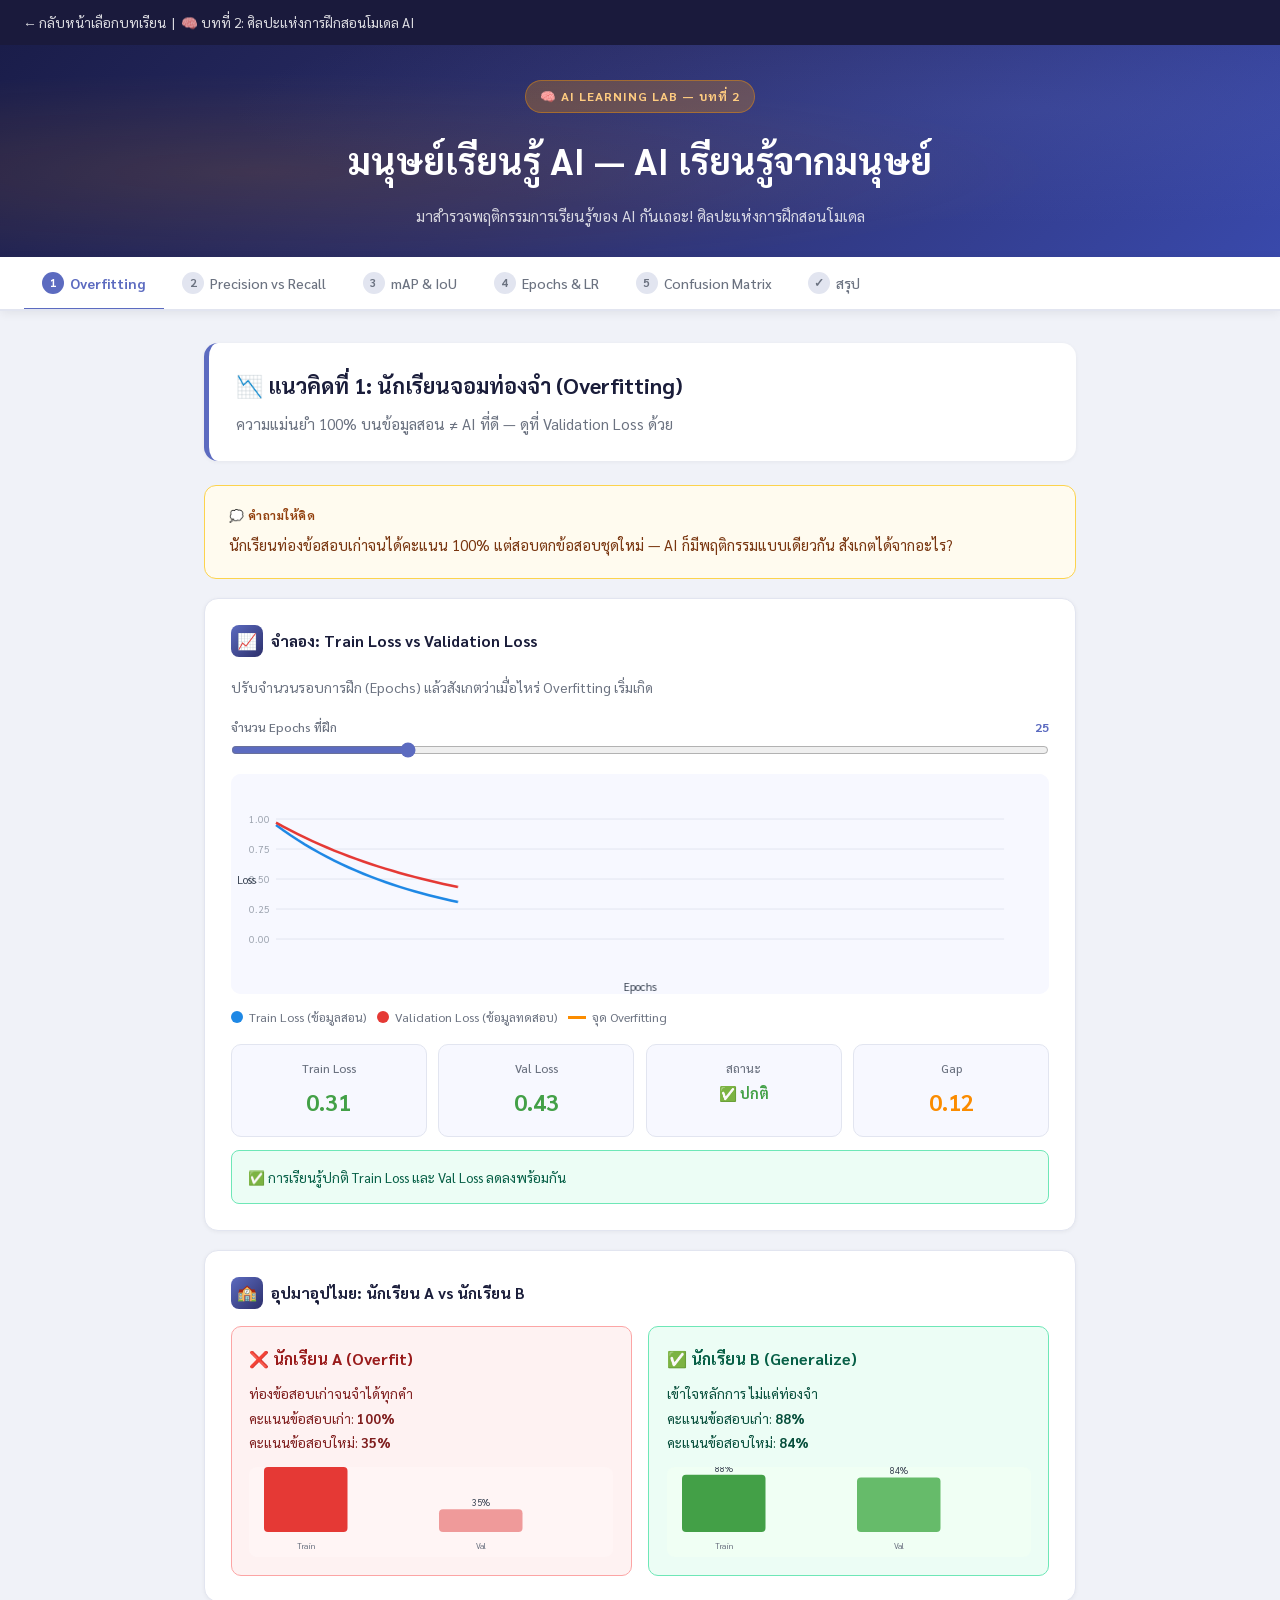
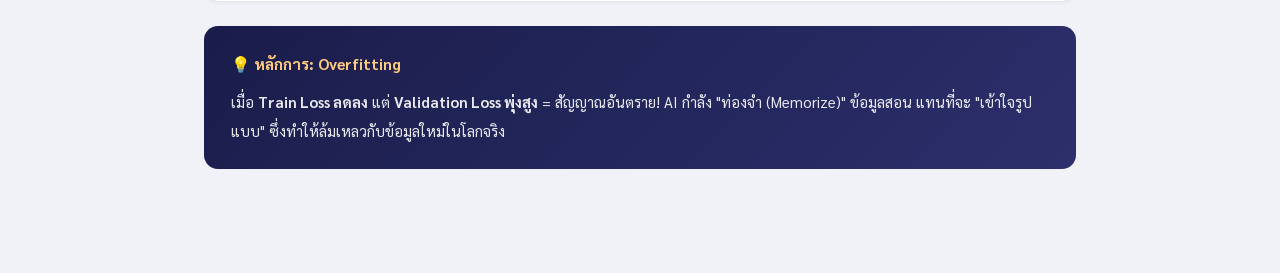
==== commit 3afd0577: "Add files via upload" ====
--- a/lesson2.html
+++ b/lesson2.html
@@ -1138,8 +1138,8 @@
     else vLoss = 0.22 + (e-overfit_start)*0.006;
     vLoss = Math.min(vLoss, 0.98);
     const x=pad+gw*(e/100);
-    trainPts.push({x, y: pad+gh*(1-Math.max(0.02,Math.min(1,1-tLoss)))});
-    valPts.push({x, y: pad+gh*(1-Math.max(0.02,Math.min(1,1-vLoss)))});
+    trainPts.push({x, y: pad+gh*(1-Math.max(0.02,Math.min(1,tLoss)))});
+    valPts.push({x, y: pad+gh*(1-Math.max(0.02,Math.min(1,vLoss)))});
   }
 
   // early stop zone
